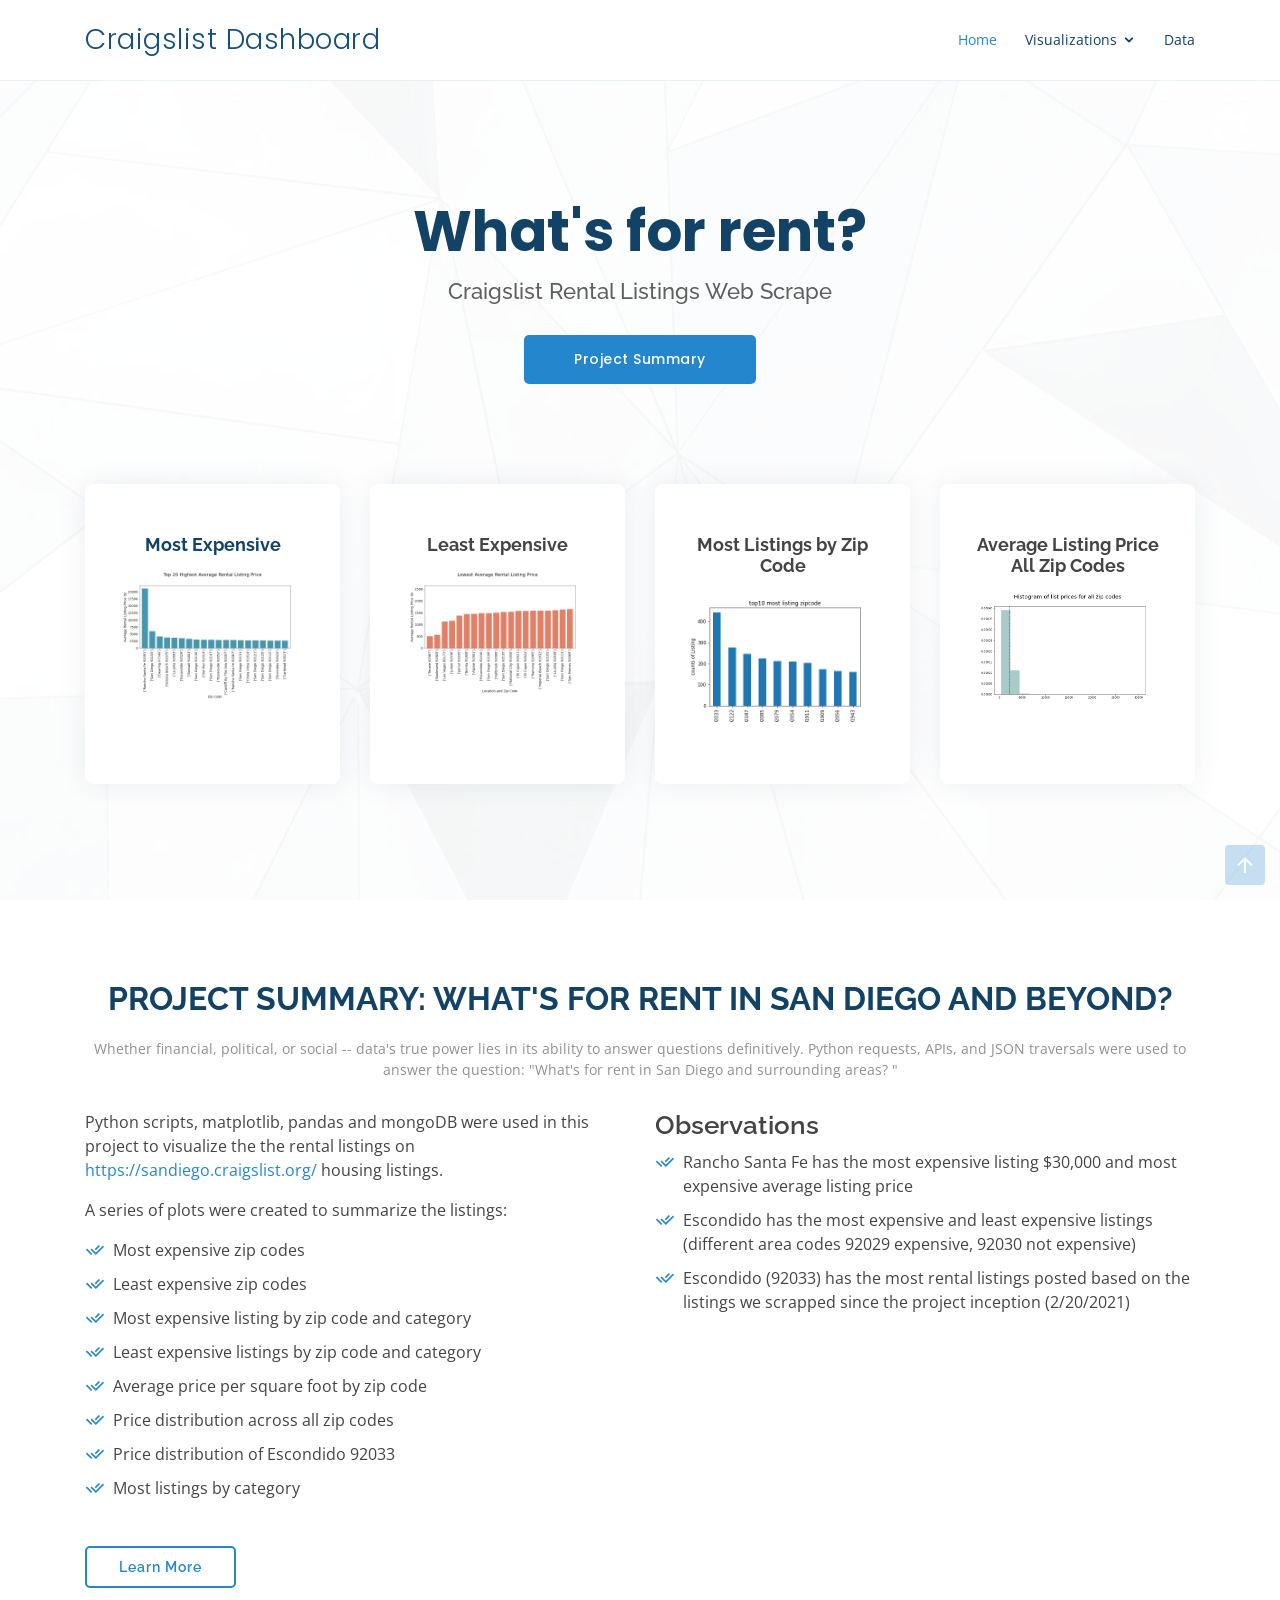
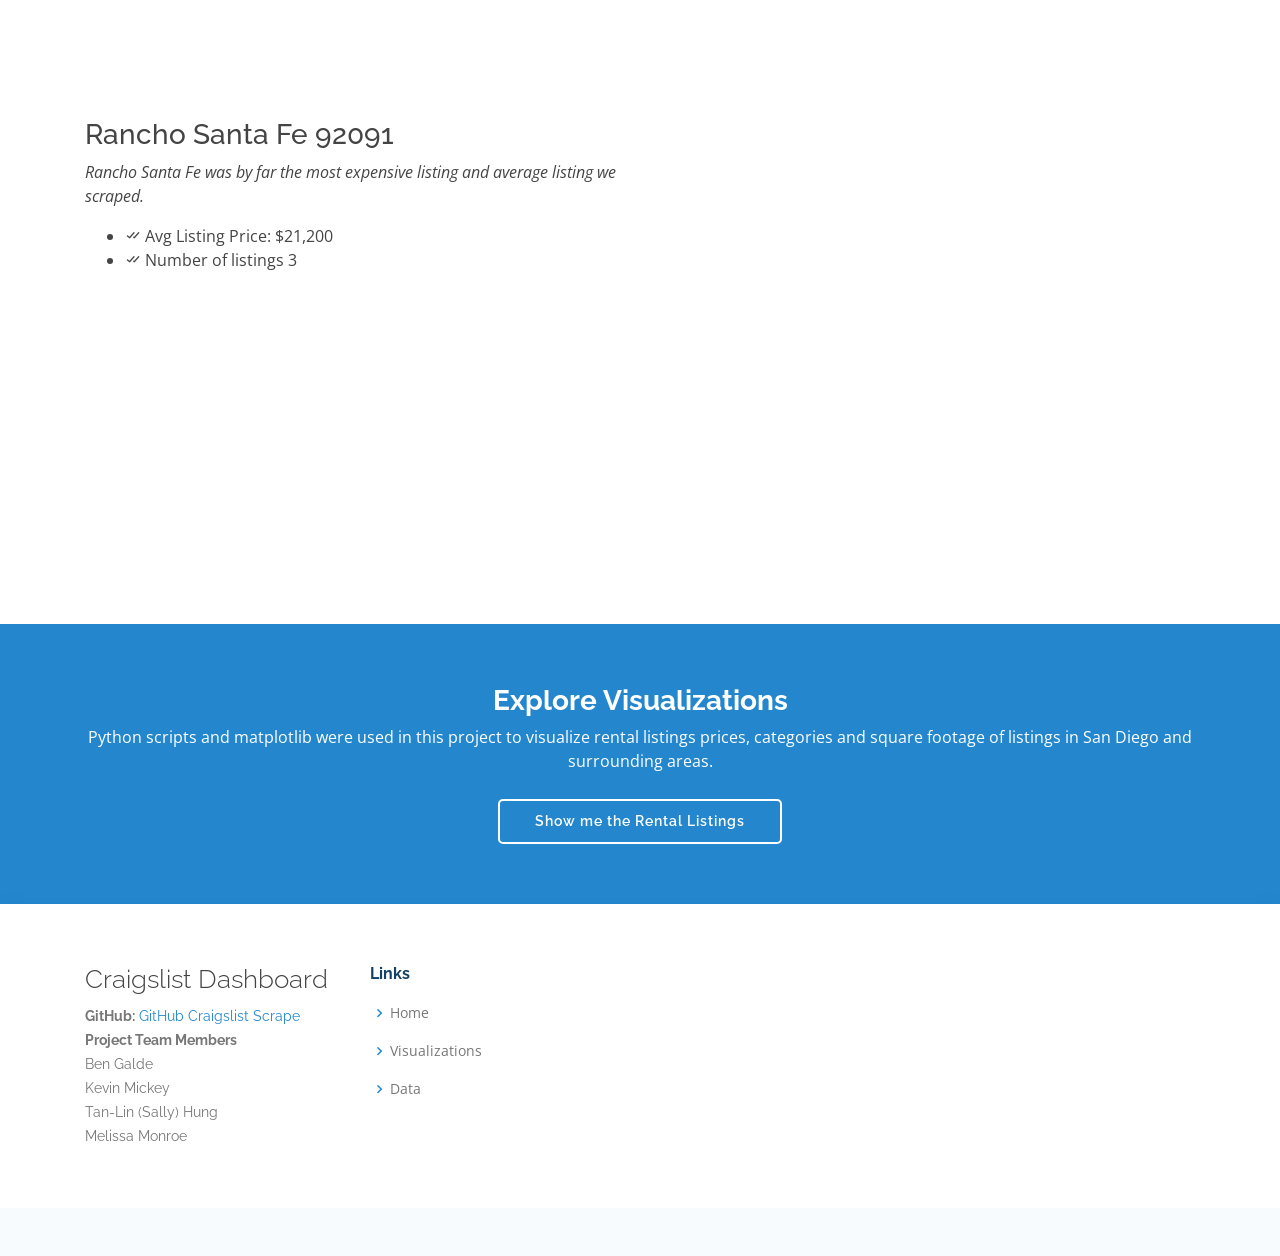
==== index.html @ 1da8fa2a "index" ====
<!DOCTYPE html>
<html lang="en">

<head>
  <meta charset="utf-8">
  <meta content="width=device-width, initial-scale=1.0" name="viewport">

  <title>Weather Dashboard - Got Weather?</title>
  <meta content="" name="description">
  <meta content="" name="keywords">

  <!-- Favicons -->
  <link href="assets/img/favicon.png" rel="icon">
  

  <!-- Google Fonts -->
  <link href="https://fonts.googleapis.com/css?family=Open+Sans:300,300i,400,400i,600,600i,700,700i|Raleway:300,300i,400,400i,500,500i,600,600i,700,700i|Poppins:300,300i,400,400i,500,500i,600,600i,700,700i" rel="stylesheet">

  <!-- Vendor CSS Files -->
  <link href="assets/vendor/bootstrap/css/bootstrap.min.css" rel="stylesheet">
  <link href="assets/vendor/icofont/icofont.min.css" rel="stylesheet">
  <link href="assets/vendor/boxicons/css/boxicons.min.css" rel="stylesheet">
  <link href="assets/vendor/remixicon/remixicon.css" rel="stylesheet">
  <link href="assets/vendor/venobox/venobox.css" rel="stylesheet">
  <link href="assets/vendor/owl.carousel/assets/owl.carousel.min.css" rel="stylesheet">
  <link href="assets/vendor/aos/aos.css" rel="stylesheet">

  <!-- Template Main CSS File -->
  <link href="assets/css/style.css" rel="stylesheet">

  <!-- Template Melissa CSS File -->
  <link href="assets/css/mystyle.css" rel="stylesheet">


  <!-- =======================================================
  * Template Name: OnePage - v2.2.2
  * Template URL: https://bootstrapmade.com/onepage-multipurpose-bootstrap-template/
  * Author: BootstrapMade.com
  * License: https://bootstrapmade.com/license/
  ======================================================== -->
</head>

<body>

  <!-- ======= Header ======= -->
  <header id="header" class="fixed-top">
    <div class="container d-flex align-items-center">

      <h1 class="logo mr-auto"><a href="index.html">Craigslist Dashboard</a></h1>
      <!-- Uncomment below if you prefer to use an image logo -->
      <!-- <a href="index.html" class="logo mr-auto"><img src="assets/img/logo.png" alt="" class="img-fluid"></a>-->

      <nav class="nav-menu d-none d-lg-block">
        <ul>
          <li class="active"><a href="index.html">Home</a></li>                    
          <li class="drop-down"><a href="visualizations.html">Visualizations</a>
            <ul>
              <li><a href="#"></a></li>
            </ul>
          </li>
          
          <li><a href="data.html">Data</a></li>

          

        </ul>
      </nav><!-- .nav-menu -->      
    </div>
  </header><!-- End Header -->

  <!-- ======= Hero Section ======= -->
  <section id="hero" class="d-flex align-items-center">
    <div class="container position-relative" data-aos="fade-up" data-aos-delay="100">
      <div class="row justify-content-center">
        <div class="col-xl-7 col-lg-9 text-center">
          <h1>What's for rent?</h1>
          <h2>Craigslist Rental Listings Web Scrape</h2>
        </div>
      </div>
      <div class="text-center">
        <a href="#about" class="btn-get-started scrollto">Project Summary</a>
      </div>

      <div class="row icon-boxes viz">
        <div class="col-md-6 col-lg-3 d-flex align-items-stretch mb-5 mb-lg-0">
          <div class="icon-box">
            <h4 class="title"><a href="">Most Expensive</a></h4>
            <a href="#"><img src="resources/images/fig01_top20averageprice.png" alt="Expensive Average Price Listings" /></a>
          </div>
        </div>

        <div class="col-md-6 col-lg-3 d-flex align-items-stretch mb-5 mb-lg-0">
          <div class="icon-box">            
            <h4 class="title">Least Expensive<a href=""></a></h4>
            <a href=""><img src="resources/images/fig02_bottom20averageprice.png" alt="" /></a>
          </div>
        </div>
        
        <div class="col-md-6 col-lg-3 d-flex align-items-stretch mb-5 mb-lg-0">
          <div class="icon-box">            
            <h4 class="title">Most Listings by Zip Code<a href=""></a></h4>
            <a href=""><img src="resources/images/plot_most_listing_by_zip.png" alt="" /></a>
          </div>
        </div>

        <div class="col-md-6 col-lg-3 d-flex align-items-stretch mb-5 mb-lg-0">
          <div class="icon-box">            
            <h4 class="title">Average Listing Price All Zip Codes<a href=""></a></h4>
            <a href=""><img src="resources/images/fig05_listinghistallzips.png" alt="" /></a>
          </div>
        </div>
        

      </div>
    </div>
  </section><!-- End Hero -->

  <main id="main">

    <!-- ======= About Section ======= -->
    <section id="about" class="about">
      <div class="container" data-aos="fade-up">

        <div class="section-title">
          <h2>Project Summary: What's for rent in San Diego and beyond?</h2>
          <p>Whether financial, political, or social -- data's true power lies in its ability to answer questions definitively. Python requests, APIs, and JSON traversals were used to answer the question: "What's for rent in San Diego and surrounding areas? "</p>
        </div>

        <div class="row content">
          <div class="col-lg-6">
            <p>
              Python scripts, matplotlib, pandas and mongoDB were used in this project to visualize the the rental listings on <a href="https://sandiego.craigslist.org/d/apartments-housing-for-rent/search/apa" target="_blank">https://sandiego.craigslist.org/</a>  housing listings.               
            </p>                        
            <p>A series of plots were created to summarize the listings: </p> 
            <ul>
              <li><i class="ri-check-double-line"></i>Most expensive zip codes</li>
              <li><i class="ri-check-double-line"></i>Least expensive zip codes</li>
              <li><i class="ri-check-double-line"></i>Most expensive listing by zip code and category</li>
              <li><i class="ri-check-double-line"></i>Least expensive listings by zip code and category</li>
              <li><i class="ri-check-double-line"></i>Average price per square foot by zip code</li>
              <li><i class="ri-check-double-line"></i>Price distribution across all zip codes</li>
              <li><i class="ri-check-double-line"></i>Price distribution of Escondido 92033</li>
              <li><i class="ri-check-double-line"></i>Most listings by category</li>                            
            </ul>
            <br/>
            <a href="visualizations.html#Fig01" class="btn-learn-more">Learn More</a>
          </div>
          <div class="col-lg-6 pt-4 pt-lg-0">
            <h3>
              Observations
            </h3>
            <ul>
              <li><i class="ri-check-double-line"></i> Rancho Santa Fe has the most expensive listing $30,000 and most expensive average listing price </li>
              <li><i class="ri-check-double-line"></i> Escondido has the most expensive and least expensive listings (different area codes 92029 expensive, 92030 not expensive)</li>                            
              <li><i class="ri-check-double-line"></i> Escondido (92033) has the most rental listings posted based on the listings we scrapped since the project inception (2/20/2021)</li>              
            </ul>
            
          </div>
        </div>

      </div>
    </section><!-- End About Section -->


    <!-- ======= Counts Section ======= -->
    <section id="counts" class="counts section-bg" style="display: none;">
      <div class="container">

        <div class="row justify-content-end">

          <div class="col-lg-3 col-md-5 col-6 d-md-flex align-items-md-stretch">
            <div class="count-box">
              <span data-toggle="counter-up">65</span>
              <p>Happy Clients</p>
            </div>
          </div>

          <div class="col-lg-3 col-md-5 col-6 d-md-flex align-items-md-stretch">
            <div class="count-box">
              <span data-toggle="counter-up">85</span>
              <p>Projects</p>
            </div>
          </div>

          <div class="col-lg-3 col-md-5 col-6 d-md-flex align-items-md-stretch">
            <div class="count-box">
              <span data-toggle="counter-up">12</span>
              <p>Years of experience</p>
            </div>
          </div>

          <div class="col-lg-3 col-md-5 col-6 d-md-flex align-items-md-stretch">
            <div class="count-box">
              <span data-toggle="counter-up">15</span>
              <p>Awards</p>
            </div>
          </div>

        </div>

      </div>
    </section><!-- End Counts Section -->

    <!-- ======= About Video Section ======= -->
    <section id="about-video" class="about-video counts section-bg" style="display:contents;">
      <div class="container">

        <div class="row" style="padding: 50px 0;">

          <div class="col-lg-6 video-box align-self-baseline" data-aos-delay="100">
            <h3>Rancho Santa Fe 92091</h3>
            <p class="font-italic">
              Rancho Santa Fe was by far the most expensive listing and average listing we scraped. 
            </p>
            <ul>
              <li><i class="bx bx-check-double"></i> Avg Listing Price: $21,200</li>
              <li><i class="bx bx-check-double"></i> Number of listings 3</li>
            </ul>
          </div>

          <div class="col-lg-6 pt-3 pt-lg-0 content" data-aos-delay="100">

            <p>

              <iframe src="https://www.google.com/maps/embed?pb=!1m18!1m12!1m3!1d53526.14484989092!2d-117.2374080803763!3d33.02001096006422!2m3!1f0!2f0!3f0!3m2!1i1024!2i768!4f13.1!3m3!1m2!1s0x80dbf5ff9f7eeda1%3A0x28dc4ac429ad965c!2sRCHO%20SANTA%20FE%2C%20CA%2092091!5e0!3m2!1sen!2sus!4v1614200385081!5m2!1sen!2sus" width="600" height="450" style="border:0;" allowfullscreen="" loading="lazy"></iframe>

          

            </p>
          </div>

        </div>

      </div>
    </section><!-- End About Video Section -->

    <!-- ======= Cta Section ======= -->
    <section id="cta" class="cta">
      <div class="container" data-aos="zoom-in">
        <div class="text-center">
          <h3>Explore Visualizations</h3>
          <p> Python scripts and matplotlib were used in this project to visualize rental listings prices, categories and square footage of listings in San Diego and surrounding areas.</p>
          <a class="cta-btn" href="visualizations.html">Show me the Rental Listings</a>
        </div>
      </div>
    </section><!-- End Cta Section -->


  </main><!-- End #main -->

  <!-- ======= Footer ======= -->
  <footer id="footer">

    <div class="footer-top">
      <div class="container">
        <div class="row">

          <div class="col-lg-3 col-md-6 footer-contact">
            <h3>Craigslist Dashboard</h3>
            <p>              
              <strong>GitHub:</strong> <a href="https://github.com/bgalde-dev/etl-project">GitHub Craigslist Scrape</a><br>
              <strong>Project Team Members</strong> <br>
              Ben Galde<br>
              Kevin Mickey<br>
              Tan-Lin (Sally) Hung<br>
              Melissa Monroe
              
            </p>
          </div>

          <div class="col-lg-2 col-md-6 footer-links">
            <h4>Links</h4>
            <ul>
              <li><i class="bx bx-chevron-right"></i> <a href="index.html">Home</a></li>
              <li><i class="bx bx-chevron-right"></i> <a href="visualizations.html">Visualizations</a></li>              
              <li><i class="bx bx-chevron-right"></i> <a href="data.html">Data</a></li>              
            </ul>
          </div>


        </div>
      </div>
    </div>

    <div class="container d-md-flex py-4">

      <div class="mr-md-auto text-center text-md-left">        
        
      </div>
      <div class="social-links text-center text-md-right pt-3 pt-md-0" style="display: none;">
        <a href="#" class="twitter"><i class="bx bxl-twitter"></i></a>
        <a href="#" class="facebook"><i class="bx bxl-facebook"></i></a>
        <a href="#" class="instagram"><i class="bx bxl-instagram"></i></a>
        <a href="#" class="google-plus"><i class="bx bxl-skype"></i></a>
        <a href="#" class="linkedin"><i class="bx bxl-linkedin"></i></a>
      </div>
    </div>
  </footer><!-- End Footer -->

  <a href="#" class="back-to-top"><i class="ri-arrow-up-line"></i></a>
  <div id="preloader"></div>

  <!-- Vendor JS Files -->
  <script src="assets/vendor/jquery/jquery.min.js"></script>
  <script src="assets/vendor/bootstrap/js/bootstrap.bundle.min.js"></script>
  <script src="assets/vendor/jquery.easing/jquery.easing.min.js"></script>
  <script src="assets/vendor/php-email-form/validate.js"></script>
  <script src="assets/vendor/waypoints/jquery.waypoints.min.js"></script>
  <script src="assets/vendor/counterup/counterup.min.js"></script>
  <script src="assets/vendor/venobox/venobox.min.js"></script>
  <script src="assets/vendor/owl.carousel/owl.carousel.min.js"></script>
  <script src="assets/vendor/isotope-layout/isotope.pkgd.min.js"></script>
  <script src="assets/vendor/aos/aos.js"></script>

  <!-- Template Main JS File -->
  <script src="assets/js/main.js"></script>

</body>

</html>
---- assets/css/style.css ----
/**
* Template Name: OnePage - v2.2.2
* Template URL: https://bootstrapmade.com/onepage-multipurpose-bootstrap-template/
* Author: BootstrapMade.com
* License: https://bootstrapmade.com/license/
*/

/*--------------------------------------------------------------
# General
--------------------------------------------------------------*/
body {
  font-family: "Open Sans", sans-serif;
  color: #444444;
}

a {
  color: #2487ce;
}

a:hover {
  color: #469fdf;
  text-decoration: none;
}

h1, h2, h3, h4, h5, h6 {
  font-family: "Raleway", sans-serif;
}

/*--------------------------------------------------------------
# Back to top button
--------------------------------------------------------------*/
.back-to-top {
  position: fixed;
  display: none;
  right: 15px;
  bottom: 15px;
  z-index: 99999;
}

.back-to-top i {
  display: flex;
  align-items: center;
  justify-content: center;
  font-size: 24px;
  width: 40px;
  height: 40px;
  border-radius: 4px;
  background: #2487ce;
  color: #fff;
  transition: all 0.4s;
}

.back-to-top i:hover {
  background: #3e9bdd;
  color: #fff;
}

/*--------------------------------------------------------------
# Preloader
--------------------------------------------------------------*/
#preloader {
  position: fixed;
  top: 0;
  left: 0;
  right: 0;
  bottom: 0;
  z-index: 9999;
  overflow: hidden;
  background: #fff;
}

#preloader:before {
  content: "";
  position: fixed;
  top: calc(50% - 30px);
  left: calc(50% - 30px);
  border: 6px solid #2487ce;
  border-top-color: #fff;
  border-bottom-color: #fff;
  border-radius: 50%;
  width: 60px;
  height: 60px;
  -webkit-animation: animate-preloader 1s linear infinite;
  animation: animate-preloader 1s linear infinite;
}

@-webkit-keyframes animate-preloader {
  0% {
    transform: rotate(0deg);
  }
  100% {
    transform: rotate(360deg);
  }
}

@keyframes animate-preloader {
  0% {
    transform: rotate(0deg);
  }
  100% {
    transform: rotate(360deg);
  }
}

/*--------------------------------------------------------------
# Disable aos animation delay on mobile devices
--------------------------------------------------------------*/
@media screen and (max-width: 768px) {
  [data-aos-delay] {
    transition-delay: 0 !important;
  }
}

/*--------------------------------------------------------------
# Header
--------------------------------------------------------------*/
#header {
  transition: all 0.5s;
  background: #fff;
  z-index: 997;
  padding: 15px 0;
  border-bottom: 1px solid #e6f2fb;
}

#header.header-scrolled {
  border-color: #fff;
  box-shadow: 0px 2px 15px rgba(18, 66, 101, 0.08);
}

#header .logo {
  font-size: 28px;
  margin: 0;
  padding: 0;
  line-height: 1;
  font-weight: 300;
  letter-spacing: 0.5px;
  font-family: "Poppins", sans-serif;
}

#header .logo a {
  color: #16507b;
}

#header .logo img {
  max-height: 40px;
}

@media (max-width: 992px) {
  #header .logo {
    font-size: 28px;
  }
}

/*--------------------------------------------------------------
# Navigation Menu
--------------------------------------------------------------*/
/* Desktop Navigation */
.nav-menu ul {
  margin: 0;
  padding: 0;
  list-style: none;
}

.nav-menu > ul {
  display: flex;
}

.nav-menu > ul > li {
  position: relative;
  white-space: nowrap;
  padding: 14px 0 14px 28px;
}

.nav-menu a {
  display: block;
  position: relative;
  color: #124265;
  transition: 0.3s;
  font-size: 14px;
  font-family: "Open Sans", sans-serif;
}

.nav-menu a:hover, .nav-menu .active > a, .nav-menu li:hover > a {
  color: #2487ce;
}

.nav-menu .drop-down ul {
  display: block;
  position: absolute;
  left: 15px;
  top: calc(100% + 30px);
  z-index: 99;
  opacity: 0;
  visibility: hidden;
  padding: 10px 0;
  background: #fff;
  box-shadow: 0px 0px 20px rgba(18, 66, 101, 0.1);
  transition: 0.3s;
  border-radius: 5px;
}

.nav-menu .drop-down:hover > ul {
  opacity: 1;
  top: 100%;
  visibility: visible;
}

.nav-menu .drop-down li {
  min-width: 180px;
  position: relative;
}

.nav-menu .drop-down ul a {
  padding: 10px 20px;
  font-size: 14px;
  font-weight: 500;
  text-transform: none;
  color: #124265;
}

.nav-menu .drop-down ul a:hover, .nav-menu .drop-down ul .active > a, .nav-menu .drop-down ul li:hover > a {
  color: #2487ce;
}

.nav-menu .drop-down > a:after {
  content: "\ea99";
  font-family: IcoFont;
  padding-left: 5px;
}

.nav-menu .drop-down .drop-down ul {
  top: 0;
  left: calc(100% - 30px);
}

.nav-menu .drop-down .drop-down:hover > ul {
  opacity: 1;
  top: 0;
  left: 100%;
}

.nav-menu .drop-down .drop-down > a {
  padding-right: 35px;
}

.nav-menu .drop-down .drop-down > a:after {
  content: "\eaa0";
  font-family: IcoFont;
  position: absolute;
  right: 15px;
}

@media (max-width: 1366px) {
  .nav-menu .drop-down .drop-down ul {
    left: -90%;
  }
  .nav-menu .drop-down .drop-down:hover > ul {
    left: -100%;
  }
  .nav-menu .drop-down .drop-down > a:after {
    content: "\ea9d";
  }
}

/* Get Startet Button */
.get-started-btn {
  margin-left: 25px;
  background: #2487ce;
  color: #fff;
  border-radius: 5px;
  padding: 10px 30px 11px 30px;
  white-space: nowrap;
  transition: 0.3s;
  font-size: 14px;
  font-weight: 600;
  display: inline-block;
}

.get-started-btn:hover {
  background: #2079b8;
  color: #fff;
}

@media (max-width: 768px) {
  .get-started-btn {
    margin: 0 48px 0 0;
    padding: 5px 18px 6px 18px;
    border-radius: 3px;
  }
}

/* Mobile Navigation */
.mobile-nav-toggle {
  position: fixed;
  right: 15px;
  top: 18px;
  z-index: 9998;
  border: 0;
  background: none;
  font-size: 24px;
  transition: all 0.4s;
  outline: none !important;
  line-height: 1;
  cursor: pointer;
  text-align: right;
}

.mobile-nav-toggle i {
  color: #124265;
}

.mobile-nav {
  position: fixed;
  top: 55px;
  right: 15px;
  bottom: 15px;
  left: 15px;
  z-index: 9999;
  overflow-y: auto;
  background: #fff;
  transition: ease-in-out 0.2s;
  opacity: 0;
  visibility: hidden;
  border-radius: 10px;
  padding: 10px 0;
}

.mobile-nav * {
  margin: 0;
  padding: 0;
  list-style: none;
}

.mobile-nav a {
  display: block;
  position: relative;
  color: #124265;
  padding: 10px 20px;
  font-weight: 500;
  outline: none;
}

.mobile-nav a:hover, .mobile-nav .active > a, .mobile-nav li:hover > a {
  color: #2487ce;
  text-decoration: none;
}

.mobile-nav .drop-down > a:after {
  content: "\ea99";
  font-family: IcoFont;
  padding-left: 10px;
  position: absolute;
  right: 15px;
}

.mobile-nav .active.drop-down > a:after {
  content: "\eaa1";
}

.mobile-nav .drop-down > a {
  padding-right: 35px;
}

.mobile-nav .drop-down ul {
  display: none;
  overflow: hidden;
}

.mobile-nav .drop-down li {
  padding-left: 20px;
}

.mobile-nav-overly {
  width: 100%;
  height: 100%;
  z-index: 9997;
  top: 0;
  left: 0;
  position: fixed;
  background: rgba(10, 38, 58, 0.6);
  overflow: hidden;
  display: none;
  transition: ease-in-out 0.2s;
}

.mobile-nav-active {
  overflow: hidden;
}

.mobile-nav-active .mobile-nav {
  opacity: 1;
  visibility: visible;
}

.mobile-nav-active .mobile-nav-toggle i {
  color: #fff;
}

/*--------------------------------------------------------------
# Hero Section
--------------------------------------------------------------*/
#hero {
  width: 100%;
  height: 100vh;
  position: relative;
  background: url("../img/hero-bg.jpg") top center;
  background-size: cover;
  position: relative;
}

#hero:before {
  content: "";
  background: rgba(255, 255, 255, 0.8);
  position: absolute;
  bottom: 0;
  top: 0;
  left: 0;
  right: 0;
}

#hero .container {
  padding-top: 80px;
}

#hero h1 {
  margin: 0;
  font-size: 56px;
  font-weight: 700;
  line-height: 72px;
  color: #124265;
  font-family: "Poppins", sans-serif;
}

#hero h2 {
  color: #5e5e5e;
  margin: 10px 0 0 0;
  font-size: 22px;
}

#hero .btn-get-started {
  font-family: "Poppins", sans-serif;
  font-weight: 500;
  font-size: 14px;
  letter-spacing: 0.5px;
  display: inline-block;
  padding: 14px 50px;
  border-radius: 5px;
  transition: 0.5s;
  margin-top: 30px;
  color: #fff;
  background: #2487ce;
}

#hero .btn-get-started:hover {
  background: #3194db;
}

#hero .icon-boxes {
  margin-top: 100px;
}

#hero .icon-box {
  padding: 50px 30px;
  position: relative;
  overflow: hidden;
  background: #fff;
  box-shadow: 0 0 29px 0 rgba(18, 66, 101, 0.08);
  transition: all 0.3s ease-in-out;
  border-radius: 8px;
  z-index: 1;
}

#hero .icon-box .title {
  font-weight: 700;
  margin-bottom: 15px;
  font-size: 18px;
}

#hero .icon-box .title a {
  color: #124265;
  transition: 0.3s;
}

#hero .icon-box .description {
  font-size: 15px;
  line-height: 28px;
  margin-bottom: 0;
}

#hero .icon-box .icon {
  margin-bottom: 20px;
  padding-top: 10px;
  display: inline-block;
  transition: all 0.3s ease-in-out;
  font-size: 36px;
  line-height: 1;
  color: #2487ce;
}

#hero .icon-box:hover {
  transform: scale(1.08);
}

#hero .icon-box:hover .title a {
  color: #2487ce;
}

@media (min-width: 1024px) {
  #hero {
    background-attachment: fixed;
  }
}

@media (max-height: 800px) {
  #hero {
    height: auto;
  }
}

@media (max-width: 992px) {
  #hero {
    height: auto;
  }
  #hero h1 {
    font-size: 28px;
    line-height: 36px;
  }
  #hero h2 {
    font-size: 18px;
    line-height: 24px;
  }
}

/*--------------------------------------------------------------
# Sections General
--------------------------------------------------------------*/
section {
  padding: 80px 0;
  overflow: hidden;
}

.section-bg {
  background-color: #f8fbfe;
}

.section-title {
  text-align: center;
  padding-bottom: 30px;
}

.section-title h2 {
  font-size: 32px;
  font-weight: bold;
  text-transform: uppercase;
  margin-bottom: 20px;
  padding-bottom: 0;
  color: #124265;
}

.section-title p {
  margin-bottom: 0;
  font-size: 14px;
  color: #919191;
}

/*--------------------------------------------------------------
# About
--------------------------------------------------------------*/
.about .content h3 {
  font-weight: 600;
  font-size: 26px;
}

.about .content ul {
  list-style: none;
  padding: 0;
}

.about .content ul li {
  padding-left: 28px;
  position: relative;
}

.about .content ul li + li {
  margin-top: 10px;
}

.about .content ul i {
  position: absolute;
  left: 0;
  top: 2px;
  font-size: 20px;
  color: #2487ce;
  line-height: 1;
}

.about .content p:last-child {
  margin-bottom: 0;
}

.about .content .btn-learn-more {
  font-family: "Raleway", sans-serif;
  font-weight: 600;
  font-size: 14px;
  letter-spacing: 1px;
  display: inline-block;
  padding: 12px 32px;
  border-radius: 5px;
  transition: 0.3s;
  line-height: 1;
  color: #2487ce;
  -webkit-animation-delay: 0.8s;
  animation-delay: 0.8s;
  margin-top: 6px;
  border: 2px solid #2487ce;
}

.about .content .btn-learn-more:hover {
  background: #2487ce;
  color: #fff;
  text-decoration: none;
}

/*--------------------------------------------------------------
# Counts
--------------------------------------------------------------*/
.counts {
  padding: 60px 0;
}

.counts .count-box {
  width: 100%;
  text-align: center;
}

.counts .count-box span {
  font-size: 48px;
  line-height: 48px;
  display: block;
  font-weight: 700;
  color: #124265;
  margin-left: 80px;
  margin: auto;
}

.counts .count-box p {
  padding: 8px 0 0 0;
  font-family: "Raleway", sans-serif;
  font-weight: 600;
  font-size: 14px;
  color: #1e6ca6;
}

/*--------------------------------------------------------------
# About Video
--------------------------------------------------------------*/
.about-video .content {
  font-size: 15px;
}

.about-video .content h3 {
  font-weight: 700;
  font-size: 24px;
  color: #124265;
}

.about-video .content ul {
  list-style: none;
  padding: 0;
}

.about-video .content ul li {
  padding-bottom: 10px;
  padding-left: 28px;
  position: relative;
}

.about-video .content ul i {
  font-size: 24px;
  color: #2487ce;
  position: absolute;
  left: 0;
  top: -2px;
}

.about-video .content p:last-child {
  margin-bottom: 0;
}

.about-video .play-btn {
  width: 94px;
  height: 94px;
  background: radial-gradient(#2487ce 50%, rgba(36, 135, 206, 0.4) 52%);
  border-radius: 50%;
  display: block;
  position: absolute;
  left: calc(50% - 47px);
  top: calc(50% - 47px);
  overflow: hidden;
}

.about-video .play-btn::after {
  content: '';
  position: absolute;
  left: 50%;
  top: 50%;
  transform: translateX(-40%) translateY(-50%);
  width: 0;
  height: 0;
  border-top: 10px solid transparent;
  border-bottom: 10px solid transparent;
  border-left: 15px solid #fff;
  z-index: 100;
  transition: all 400ms cubic-bezier(0.55, 0.055, 0.675, 0.19);
}

.about-video .play-btn::before {
  content: '';
  position: absolute;
  width: 120px;
  height: 120px;
  -webkit-animation-delay: 0s;
  animation-delay: 0s;
  -webkit-animation: pulsate-btn 2s;
  animation: pulsate-btn 2s;
  -webkit-animation-direction: forwards;
  animation-direction: forwards;
  -webkit-animation-iteration-count: infinite;
  animation-iteration-count: infinite;
  -webkit-animation-timing-function: steps;
  animation-timing-function: steps;
  opacity: 1;
  border-radius: 50%;
  border: 5px solid rgba(36, 135, 206, 0.7);
  top: -15%;
  left: -15%;
  background: rgba(198, 16, 0, 0);
}

.about-video .play-btn:hover::after {
  border-left: 15px solid #2487ce;
  transform: scale(20);
}

.about-video .play-btn:hover::before {
  content: '';
  position: absolute;
  left: 50%;
  top: 50%;
  transform: translateX(-40%) translateY(-50%);
  width: 0;
  height: 0;
  border: none;
  border-top: 10px solid transparent;
  border-bottom: 10px solid transparent;
  border-left: 15px solid #fff;
  z-index: 200;
  -webkit-animation: none;
  animation: none;
  border-radius: 0;
}

@-webkit-keyframes pulsate-btn {
  0% {
    transform: scale(0.6, 0.6);
    opacity: 1;
  }
  100% {
    transform: scale(1, 1);
    opacity: 0;
  }
}

@keyframes pulsate-btn {
  0% {
    transform: scale(0.6, 0.6);
    opacity: 1;
  }
  100% {
    transform: scale(1, 1);
    opacity: 0;
  }
}

/*--------------------------------------------------------------
# Clients
--------------------------------------------------------------*/
.clients {
  padding: 15px 0;
  text-align: center;
}

.clients img {
  max-width: 45%;
  transition: all 0.4s ease-in-out;
  display: inline-block;
  padding: 15px 0;
  filter: grayscale(100);
}

.clients img:hover {
  filter: none;
  transform: scale(1.15);
}

@media (max-width: 768px) {
  .clients img {
    max-width: 40%;
  }
}

/*--------------------------------------------------------------
# Testimonials
--------------------------------------------------------------*/
.testimonials .testimonial-item {
  box-sizing: content-box;
  text-align: center;
  min-height: 320px;
}

.testimonials .testimonial-item .testimonial-img {
  width: 90px;
  border-radius: 50%;
  margin: 0 auto;
}

.testimonials .testimonial-item h3 {
  font-size: 18px;
  font-weight: bold;
  margin: 10px 0 5px 0;
  color: #111;
}

.testimonials .testimonial-item h4 {
  font-size: 14px;
  color: #999;
  margin: 0;
}

.testimonials .testimonial-item .quote-icon-left, .testimonials .testimonial-item .quote-icon-right {
  color: #c9e3f5;
  font-size: 26px;
}

.testimonials .testimonial-item .quote-icon-left {
  display: inline-block;
  left: -5px;
  position: relative;
}

.testimonials .testimonial-item .quote-icon-right {
  display: inline-block;
  right: -5px;
  position: relative;
  top: 10px;
}

.testimonials .testimonial-item p {
  font-style: italic;
  margin: 0 15px 15px 15px;
  padding: 20px;
  background: #f3f9fd;
  position: relative;
  margin-bottom: 35px;
  border-radius: 6px;
}

.testimonials .testimonial-item p::after {
  content: "";
  width: 0;
  height: 0;
  border-top: 20px solid #f3f9fd;
  border-right: 20px solid transparent;
  border-left: 20px solid transparent;
  position: absolute;
  bottom: -20px;
  left: calc(50% - 20px);
}

.testimonials .owl-nav, .testimonials .owl-dots {
  margin-top: 5px;
  text-align: center;
}

.testimonials .owl-dot {
  display: inline-block;
  margin: 0 5px;
  width: 12px;
  height: 12px;
  border-radius: 50%;
  background-color: #ddd !important;
}

.testimonials .owl-dot.active {
  background-color: #2487ce !important;
}

@media (max-width: 767px) {
  .testimonials {
    margin: 30px 10px;
  }
}

/*--------------------------------------------------------------
# Services
--------------------------------------------------------------*/
.services .icon-box {
  text-align: center;
  padding: 70px 20px 80px 20px;
  transition: all ease-in-out 0.3s;
  background: #fff;
  box-shadow: 0px 5px 90px 0px rgba(110, 123, 131, 0.05);
}

.services .icon-box .icon {
  margin: 0 auto;
  width: 100px;
  height: 100px;
  display: flex;
  align-items: center;
  justify-content: center;
  transition: ease-in-out 0.3s;
  position: relative;
}

.services .icon-box .icon i {
  font-size: 36px;
  transition: 0.5s;
  position: relative;
}

.services .icon-box .icon svg {
  position: absolute;
  top: 0;
  left: 0;
}

.services .icon-box .icon svg path {
  transition: 0.5s;
  fill: #f5f5f5;
}

.services .icon-box h4 {
  font-weight: 600;
  margin: 10px 0 15px 0;
  font-size: 22px;
}

.services .icon-box h4 a {
  color: #124265;
  transition: ease-in-out 0.3s;
}

.services .icon-box p {
  line-height: 24px;
  font-size: 14px;
  margin-bottom: 0;
}

.services .icon-box:hover {
  border-color: #fff;
  box-shadow: 0px 0 35px 0 rgba(0, 0, 0, 0.08);
}

.services .iconbox-blue i {
  color: #47aeff;
}

.services .iconbox-blue:hover .icon i {
  color: #fff;
}

.services .iconbox-blue:hover .icon path {
  fill: #47aeff;
}

.services .iconbox-orange i {
  color: #ffa76e;
}

.services .iconbox-orange:hover .icon i {
  color: #fff;
}

.services .iconbox-orange:hover .icon path {
  fill: #ffa76e;
}

.services .iconbox-pink i {
  color: #e80368;
}

.services .iconbox-pink:hover .icon i {
  color: #fff;
}

.services .iconbox-pink:hover .icon path {
  fill: #e80368;
}

.services .iconbox-yellow i {
  color: #ffbb2c;
}

.services .iconbox-yellow:hover .icon i {
  color: #fff;
}

.services .iconbox-yellow:hover .icon path {
  fill: #ffbb2c;
}

.services .iconbox-red i {
  color: #ff5828;
}

.services .iconbox-red:hover .icon i {
  color: #fff;
}

.services .iconbox-red:hover .icon path {
  fill: #ff5828;
}

.services .iconbox-teal i {
  color: #11dbcf;
}

.services .iconbox-teal:hover .icon i {
  color: #fff;
}

.services .iconbox-teal:hover .icon path {
  fill: #11dbcf;
}

/*--------------------------------------------------------------
# Cta
--------------------------------------------------------------*/
.cta {
  background: #2487ce;
  background-size: cover;
  padding: 60px 0;
}

.cta h3 {
  color: #fff;
  font-size: 28px;
  font-weight: 700;
}

.cta p {
  color: #fff;
}

.cta .cta-btn {
  font-family: "Raleway", sans-serif;
  font-weight: 600;
  font-size: 14px;
  letter-spacing: 1px;
  display: inline-block;
  padding: 10px 35px;
  border-radius: 5px;
  transition: 0.5s;
  margin-top: 10px;
  border: 2px solid #fff;
  color: #fff;
}

.cta .cta-btn:hover {
  background: #fff;
  color: #2487ce;
}

/*--------------------------------------------------------------
# Portfolio
--------------------------------------------------------------*/
.portfolio .portfolio-item {
  margin-bottom: 30px;
}

.portfolio #portfolio-flters {
  padding: 0;
  margin: 0 auto 35px auto;
  list-style: none;
  text-align: center;
  border-radius: 50px;
  padding: 2px 15px;
}

.portfolio #portfolio-flters li {
  cursor: pointer;
  display: inline-block;
  padding: 10px 15px 8px 15px;
  font-size: 14px;
  font-weight: 600;
  line-height: 1;
  text-transform: uppercase;
  color: #444444;
  margin-bottom: 5px;
  transition: all 0.3s ease-in-out;
}

.portfolio #portfolio-flters li:hover, .portfolio #portfolio-flters li.filter-active {
  color: #2487ce;
}

.portfolio #portfolio-flters li:last-child {
  margin-right: 0;
}

.portfolio .portfolio-wrap {
  transition: 0.3s;
  position: relative;
  overflow: hidden;
  z-index: 1;
}

.portfolio .portfolio-wrap::before {
  content: "";
  background: rgba(36, 135, 206, 0.6);
  position: absolute;
  left: 30px;
  right: 30px;
  top: 30px;
  bottom: 30px;
  transition: all ease-in-out 0.3s;
  z-index: 2;
  opacity: 0;
}

.portfolio .portfolio-wrap .portfolio-info {
  opacity: 0;
  position: absolute;
  top: 0;
  left: 0;
  right: 0;
  bottom: 0;
  text-align: center;
  z-index: 3;
  transition: all ease-in-out 0.3s;
  display: flex;
  flex-direction: column;
  justify-content: center;
  align-items: center;
}

.portfolio .portfolio-wrap .portfolio-info::before {
  display: block;
  content: "";
  width: 48px;
  height: 48px;
  position: absolute;
  top: 35px;
  left: 35px;
  border-top: 3px solid #fff;
  border-left: 3px solid #fff;
  transition: all 0.5s ease 0s;
  z-index: 9994;
}

.portfolio .portfolio-wrap .portfolio-info::after {
  display: block;
  content: "";
  width: 48px;
  height: 48px;
  position: absolute;
  bottom: 35px;
  right: 35px;
  border-bottom: 3px solid #fff;
  border-right: 3px solid #fff;
  transition: all 0.5s ease 0s;
  z-index: 9994;
}

.portfolio .portfolio-wrap .portfolio-info h4 {
  font-size: 20px;
  color: #fff;
  font-weight: 600;
}

.portfolio .portfolio-wrap .portfolio-info p {
  color: #ffffff;
  font-size: 14px;
  text-transform: uppercase;
  padding: 0;
  margin: 0;
}

.portfolio .portfolio-wrap .portfolio-links {
  text-align: center;
  z-index: 4;
}

.portfolio .portfolio-wrap .portfolio-links a {
  color: rgba(255, 255, 255, 0.6);
  margin: 0 2px;
  font-size: 28px;
  display: inline-block;
  transition: 0.3s;
}

.portfolio .portfolio-wrap .portfolio-links a:hover {
  color: #fff;
}

.portfolio .portfolio-wrap:hover::before {
  top: 0;
  left: 0;
  right: 0;
  bottom: 0;
  opacity: 1;
}

.portfolio .portfolio-wrap:hover .portfolio-info {
  opacity: 1;
}

.portfolio .portfolio-wrap:hover .portfolio-info::before {
  top: 15px;
  left: 15px;
}

.portfolio .portfolio-wrap:hover .portfolio-info::after {
  bottom: 15px;
  right: 15px;
}

/*--------------------------------------------------------------
# Team
--------------------------------------------------------------*/
.team .member {
  margin-bottom: 20px;
  overflow: hidden;
  text-align: center;
  border-radius: 4px;
  background: #fff;
  box-shadow: 0px 2px 15px rgba(18, 66, 101, 0.08);
}

.team .member .member-img {
  position: relative;
  overflow: hidden;
}

.team .member .social {
  position: absolute;
  left: 0;
  bottom: 0;
  right: 0;
  height: 40px;
  opacity: 0;
  transition: ease-in-out 0.3s;
  text-align: center;
  background: rgba(255, 255, 255, 0.85);
}

.team .member .social a {
  transition: color 0.3s;
  color: #124265;
  margin: 0 10px;
  padding-top: 8px;
  display: inline-block;
}

.team .member .social a:hover {
  color: #2487ce;
}

.team .member .social i {
  font-size: 18px;
  margin: 0 2px;
}

.team .member .member-info {
  padding: 25px 15px;
}

.team .member .member-info h4 {
  font-weight: 700;
  margin-bottom: 5px;
  font-size: 18px;
  color: #124265;
}

.team .member .member-info span {
  display: block;
  font-size: 13px;
  font-weight: 400;
  color: #aaaaaa;
}

.team .member .member-info p {
  font-style: italic;
  font-size: 14px;
  line-height: 26px;
  color: #777777;
}

.team .member:hover .social {
  opacity: 1;
}

/*--------------------------------------------------------------
# Pricing
--------------------------------------------------------------*/
.pricing .box {
  padding: 40px 20px;
  text-align: center;
  border-radius: 8px;
  position: relative;
  overflow: hidden;
  background: #fefefe;
  box-shadow: 0px 5px 90px 0px rgba(110, 123, 131, 0.1);
}

.pricing .box h3 {
  font-weight: 400;
  padding: 15px;
  font-size: 18px;
  text-transform: uppercase;
  font-weight: 600;
  color: #124265;
}

.pricing .box h4 {
  font-size: 42px;
  color: #2487ce;
  font-weight: 500;
  font-family: "Open Sans", sans-serif;
  margin-bottom: 20px;
}

.pricing .box h4 sup {
  font-size: 20px;
  top: -15px;
  left: -3px;
}

.pricing .box h4 span {
  color: #bababa;
  font-size: 16px;
  font-weight: 300;
}

.pricing .box ul {
  padding: 0;
  list-style: none;
  color: #124265;
  text-align: center;
  line-height: 20px;
  font-size: 14px;
}

.pricing .box ul li {
  padding-bottom: 16px;
}

.pricing .box ul .na {
  color: #ccc;
  text-decoration: line-through;
}

.pricing .box .btn-wrap {
  padding: 15px;
  text-align: center;
}

.pricing .box .btn-buy {
  display: inline-block;
  padding: 10px 40px;
  border-radius: 4px;
  color: #2487ce;
  transition: none;
  font-size: 14px;
  font-weight: 400;
  font-family: "Raleway", sans-serif;
  font-weight: 600;
  transition: 0.3s;
  border: 2px solid #2487ce;
}

.pricing .box .btn-buy:hover {
  background: #2487ce;
  color: #fff;
}

.pricing .featured {
  background: #2487ce;
}

.pricing .featured h3, .pricing .featured h4, .pricing .featured h4 span, .pricing .featured ul, .pricing .featured ul .na {
  color: #fff;
}

.pricing .featured .btn-wrap {
  padding: 15px;
  text-align: center;
}

.pricing .featured .btn-buy {
  color: #fff;
  border: 2px solid #fff;
}

.pricing .featured .btn-buy:hover {
  background: #fff;
  color: #2487ce;
}

/*--------------------------------------------------------------
# Frequently Asked Questions
--------------------------------------------------------------*/
.faq .faq-list {
  padding: 0 100px;
}

.faq .faq-list ul {
  padding: 0;
  list-style: none;
}

.faq .faq-list li + li {
  margin-top: 15px;
}

.faq .faq-list li {
  padding: 20px;
  background: #fff;
  border-radius: 4px;
  position: relative;
}

.faq .faq-list a {
  display: block;
  position: relative;
  font-family: "Poppins", sans-serif;
  font-size: 16px;
  line-height: 24px;
  font-weight: 500;
  padding: 0 30px;
  outline: none;
}

.faq .faq-list .icon-help {
  font-size: 24px;
  position: absolute;
  right: 0;
  left: 20px;
  color: #87c1ea;
}

.faq .faq-list .icon-show, .faq .faq-list .icon-close {
  font-size: 24px;
  position: absolute;
  right: 0;
  top: 0;
}

.faq .faq-list p {
  margin-bottom: 0;
  padding: 10px 0 0 0;
}

.faq .faq-list .icon-show {
  display: none;
}

.faq .faq-list a.collapsed {
  color: #343a40;
}

.faq .faq-list a.collapsed:hover {
  color: #2487ce;
}

.faq .faq-list a.collapsed .icon-show {
  display: inline-block;
}

.faq .faq-list a.collapsed .icon-close {
  display: none;
}

@media (max-width: 1200px) {
  .faq .faq-list {
    padding: 0;
  }
}

/*--------------------------------------------------------------
# Contact
--------------------------------------------------------------*/
.contact .info {
  width: 100%;
  background: #fff;
}

.contact .info i {
  font-size: 20px;
  color: #2487ce;
  float: left;
  width: 44px;
  height: 44px;
  background: #e3f0fa;
  display: flex;
  justify-content: center;
  align-items: center;
  border-radius: 5px;
  transition: all 0.3s ease-in-out;
}

.contact .info h4 {
  padding: 0 0 0 60px;
  font-size: 22px;
  font-weight: 600;
  margin-bottom: 5px;
  color: #124265;
}

.contact .info p {
  padding: 0 0 0 60px;
  margin-bottom: 0;
  font-size: 14px;
  color: #217bbc;
}

.contact .info .email, .contact .info .phone {
  margin-top: 40px;
}

.contact .info .email:hover i, .contact .info .address:hover i, .contact .info .phone:hover i {
  background: #2487ce;
  color: #fff;
}

.contact .php-email-form {
  width: 100%;
  background: #fff;
}

.contact .php-email-form .form-group {
  padding-bottom: 8px;
}

.contact .php-email-form .validate {
  display: none;
  color: red;
  margin: 0 0 15px 0;
  font-weight: 400;
  font-size: 13px;
}

.contact .php-email-form .error-message {
  display: none;
  color: #fff;
  background: #ed3c0d;
  text-align: left;
  padding: 15px;
  font-weight: 600;
}

.contact .php-email-form .error-message br + br {
  margin-top: 25px;
}

.contact .php-email-form .sent-message {
  display: none;
  color: #fff;
  background: #18d26e;
  text-align: center;
  padding: 15px;
  font-weight: 600;
}

.contact .php-email-form .loading {
  display: none;
  background: #fff;
  text-align: center;
  padding: 15px;
}

.contact .php-email-form .loading:before {
  content: "";
  display: inline-block;
  border-radius: 50%;
  width: 24px;
  height: 24px;
  margin: 0 10px -6px 0;
  border: 3px solid #18d26e;
  border-top-color: #eee;
  -webkit-animation: animate-loading 1s linear infinite;
  animation: animate-loading 1s linear infinite;
}

.contact .php-email-form input, .contact .php-email-form textarea {
  border-radius: 0;
  box-shadow: none;
  font-size: 14px;
  border-radius: 4px;
}

.contact .php-email-form input:focus, .contact .php-email-form textarea:focus {
  border-color: #2487ce;
}

.contact .php-email-form input {
  height: 44px;
}

.contact .php-email-form textarea {
  padding: 10px 12px;
}

.contact .php-email-form button[type="submit"] {
  background: #2487ce;
  border: 0;
  padding: 10px 30px;
  color: #fff;
  transition: 0.4s;
  border-radius: 4px;
}

.contact .php-email-form button[type="submit"]:hover {
  background: #3194db;
}

@-webkit-keyframes animate-loading {
  0% {
    transform: rotate(0deg);
  }
  100% {
    transform: rotate(360deg);
  }
}

@keyframes animate-loading {
  0% {
    transform: rotate(0deg);
  }
  100% {
    transform: rotate(360deg);
  }
}

/*--------------------------------------------------------------
# Breadcrumbs
--------------------------------------------------------------*/
.breadcrumbs {
  padding: 15px 0;
  background: #f8fbfe;
  min-height: 40px;
  margin-top: 80px;
}

@media (max-width: 992px) {
  .breadcrumbs {
    margin-top: 62px;
  }
}

.breadcrumbs h2 {
  font-size: 24px;
  font-weight: 300;
}

.breadcrumbs ol {
  display: flex;
  flex-wrap: wrap;
  list-style: none;
  padding: 0;
  margin: 0;
  font-size: 14px;
}

.breadcrumbs ol li + li {
  padding-left: 10px;
}

.breadcrumbs ol li + li::before {
  display: inline-block;
  padding-right: 10px;
  color: #1a5e90;
  content: "/";
}

@media (max-width: 768px) {
  .breadcrumbs .d-flex {
    display: block !important;
  }
  .breadcrumbs ol {
    display: block;
  }
  .breadcrumbs ol li {
    display: inline-block;
  }
}

/*--------------------------------------------------------------
# Portfolio Details
--------------------------------------------------------------*/
.portfolio-details {
  padding-top: 40px;
}

.portfolio-details .portfolio-details-container {
  position: relative;
}

.portfolio-details .portfolio-details-carousel {
  position: relative;
  z-index: 1;
}

.portfolio-details .portfolio-details-carousel .owl-nav, .portfolio-details .portfolio-details-carousel .owl-dots {
  margin-top: 5px;
  text-align: left;
}

.portfolio-details .portfolio-details-carousel .owl-dot {
  display: inline-block;
  margin: 0 10px 0 0;
  width: 12px;
  height: 12px;
  border-radius: 50%;
  background-color: #ddd !important;
}

.portfolio-details .portfolio-details-carousel .owl-dot.active {
  background-color: #2487ce !important;
}

.portfolio-details .portfolio-info {
  padding: 30px;
  position: absolute;
  right: 0;
  bottom: -70px;
  background: #fff;
  box-shadow: 0px 2px 15px rgba(0, 0, 0, 0.1);
  z-index: 2;
}

.portfolio-details .portfolio-info h3 {
  font-size: 22px;
  font-weight: 700;
  margin-bottom: 20px;
  padding-bottom: 20px;
  border-bottom: 1px solid #eee;
}

.portfolio-details .portfolio-info ul {
  list-style: none;
  padding: 0;
  font-size: 15px;
}

.portfolio-details .portfolio-info ul li + li {
  margin-top: 10px;
}

.portfolio-details .portfolio-description {
  padding-top: 50px;
}

.portfolio-details .portfolio-description h2 {
  width: 50%;
  font-size: 26px;
  font-weight: 700;
  margin-bottom: 20px;
}

.portfolio-details .portfolio-description p {
  padding: 0 0 0 0;
}

@media (max-width: 768px) {
  .portfolio-details .portfolio-description h2 {
    width: 100%;
  }
  .portfolio-details .portfolio-info {
    position: static;
    margin-top: 30px;
  }
}

/*--------------------------------------------------------------
# Footer
--------------------------------------------------------------*/
#footer {
  color: #444444;
  font-size: 14px;
  background: #f8fbfe;
  box-shadow: 0px 2px 15px rgba(18, 66, 101, 0.08);
}

#footer .footer-top {
  padding: 60px 0 30px 0;
  background: #fff;
}

#footer .footer-top .footer-contact {
  margin-bottom: 30px;
}

#footer .footer-top .footer-contact h3 {
  font-size: 26px;
  margin: 0 0 10px 0;
  padding: 2px 0 2px 0;
  line-height: 1;
  font-weight: 300;
}

#footer .footer-top .footer-contact p {
  font-size: 14px;
  line-height: 24px;
  margin-bottom: 0;
  font-family: "Raleway", sans-serif;
  color: #777777;
}

#footer .footer-top h4 {
  font-size: 16px;
  font-weight: bold;
  color: #124265;
  position: relative;
  padding-bottom: 12px;
}

#footer .footer-top .footer-links {
  margin-bottom: 30px;
}

#footer .footer-top .footer-links ul {
  list-style: none;
  padding: 0;
  margin: 0;
}

#footer .footer-top .footer-links ul i {
  padding-right: 2px;
  color: #2487ce;
  font-size: 18px;
  line-height: 1;
}

#footer .footer-top .footer-links ul li {
  padding: 10px 0;
  display: flex;
  align-items: center;
}

#footer .footer-top .footer-links ul li:first-child {
  padding-top: 0;
}

#footer .footer-top .footer-links ul a {
  color: #777777;
  transition: 0.3s;
  display: inline-block;
  line-height: 1;
}

#footer .footer-top .footer-links ul a:hover {
  text-decoration: none;
  color: #2487ce;
}

#footer .footer-newsletter {
  font-size: 15px;
}

#footer .footer-newsletter h4 {
  font-size: 16px;
  font-weight: bold;
  color: #444444;
  position: relative;
  padding-bottom: 12px;
}

#footer .footer-newsletter form {
  margin-top: 30px;
  background: #fff;
  padding: 6px 10px;
  position: relative;
  border-radius: 5px;
  text-align: left;
  border: 1px solid #cde5f6;
}

#footer .footer-newsletter form input[type="email"] {
  border: 0;
  padding: 4px 8px;
  width: calc(100% - 100px);
}

#footer .footer-newsletter form input[type="submit"] {
  position: absolute;
  top: -1px;
  right: -2px;
  bottom: -1px;
  border: 0;
  background: none;
  font-size: 16px;
  padding: 0 20px 2px 20px;
  background: #2487ce;
  color: #fff;
  transition: 0.3s;
  border-radius: 0 5px 5px 0;
  box-shadow: 0px 2px 15px rgba(0, 0, 0, 0.1);
}

#footer .footer-newsletter form input[type="submit"]:hover {
  background: #3194db;
}

#footer .credits {
  padding-top: 5px;
  font-size: 13px;
  color: #444444;
}

#footer .social-links a {
  font-size: 18px;
  display: inline-block;
  background: #2487ce;
  color: #fff;
  line-height: 1;
  padding: 8px 0;
  margin-right: 4px;
  border-radius: 5px;
  text-align: center;
  width: 36px;
  height: 36px;
  transition: 0.3s;
}

#footer .social-links a:hover {
  background: #3194db;
  color: #fff;
  text-decoration: none;
}
---- assets/css/mystyle.css ----
/*--------------------------------------------------------------
# MBM
--------------------------------------------------------------*/

.viz img {
  max-width: 100%;
  margin: 0px 0px 12px 0px;  
}
.viz h4 {
  text-align: center;
}

.viz-image {
  margin:0 auto; 
  width:100%;
  padding-bottom: 24px;
}
.viz-active {  
  outline: #007bff solid;
}
.section-top {
  padding:24px 0px;

}
.viz-summary-small {
  display: none;
}
@media(max-width:900px)
{
  .viz-summary {
    display: none;
  }
  .viz-summary-small {
    display: inline-block;
    margin: 10px 0px;
  }
    .viz-summary-small img {
      max-width: 49%;
    }

}
@media (max-width: 500px)
{
  .viz-container h2 {
    font-size: 1.5em;
  }

}
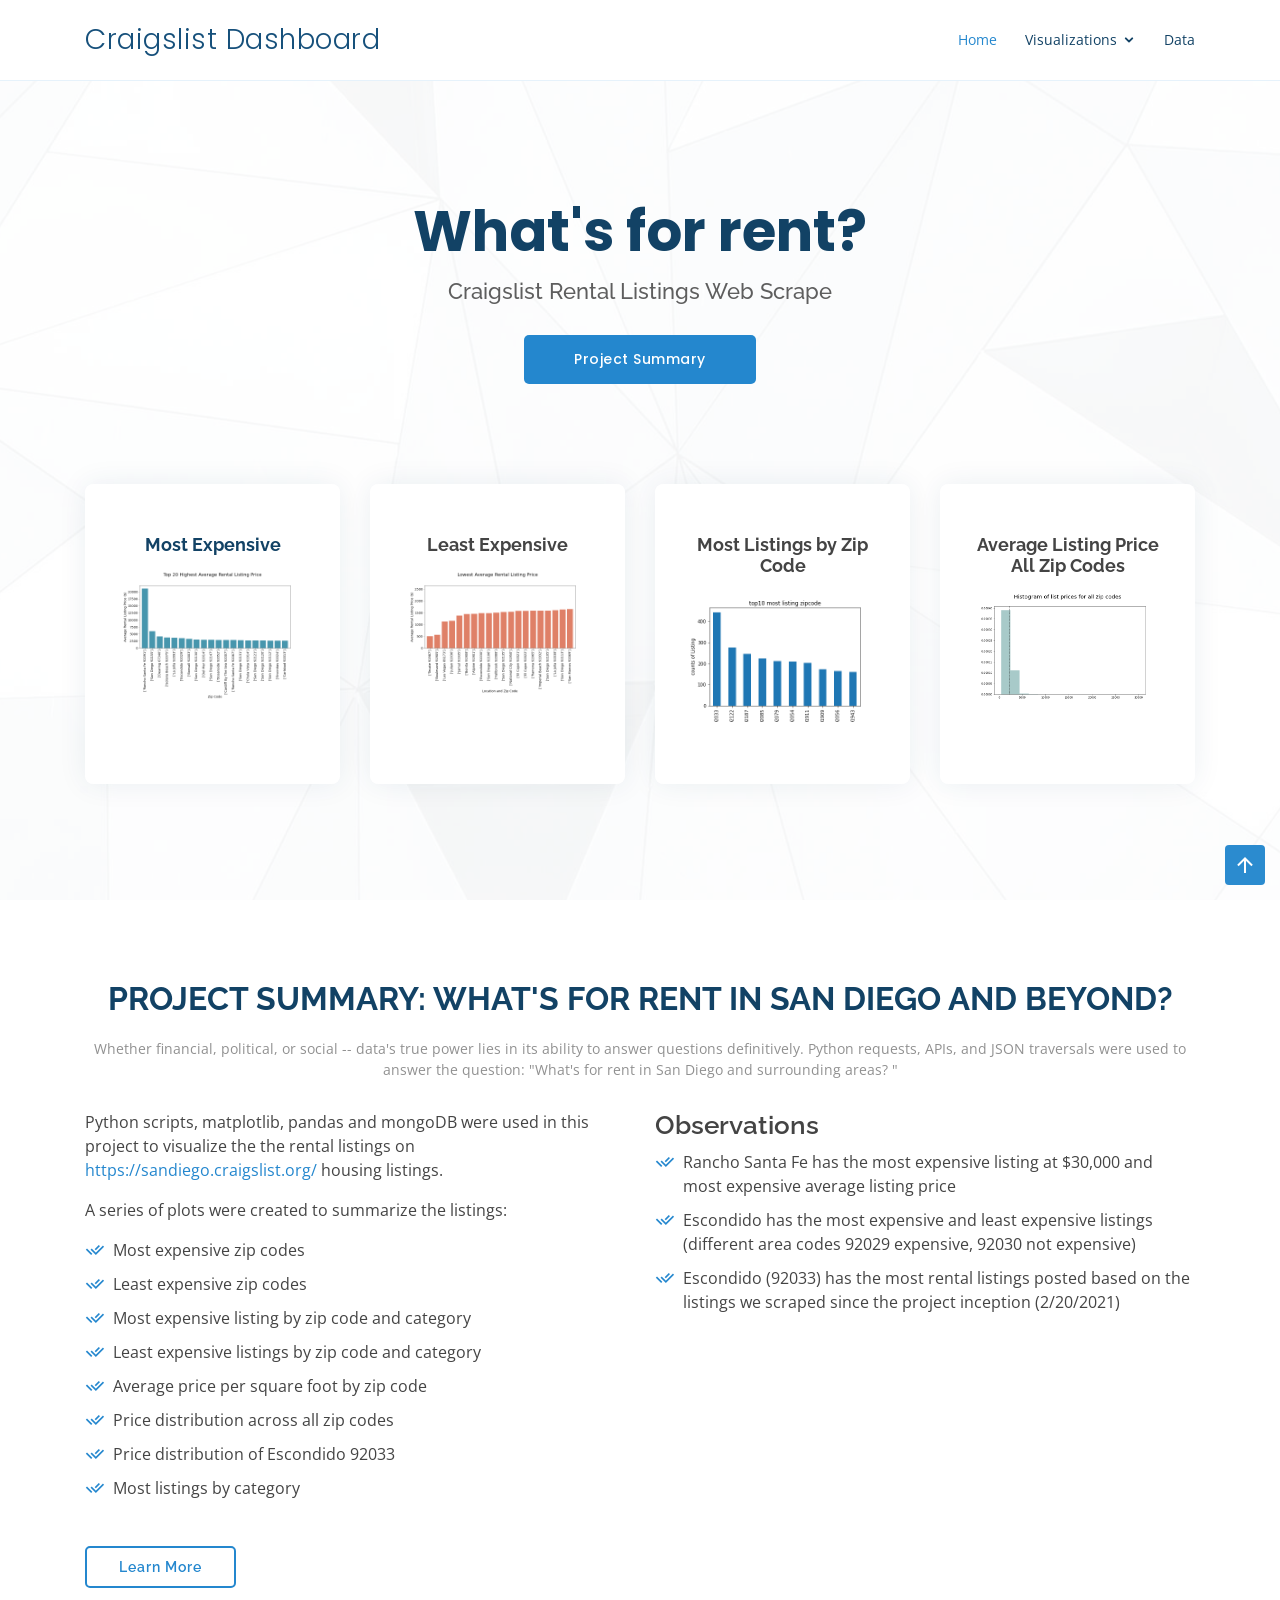
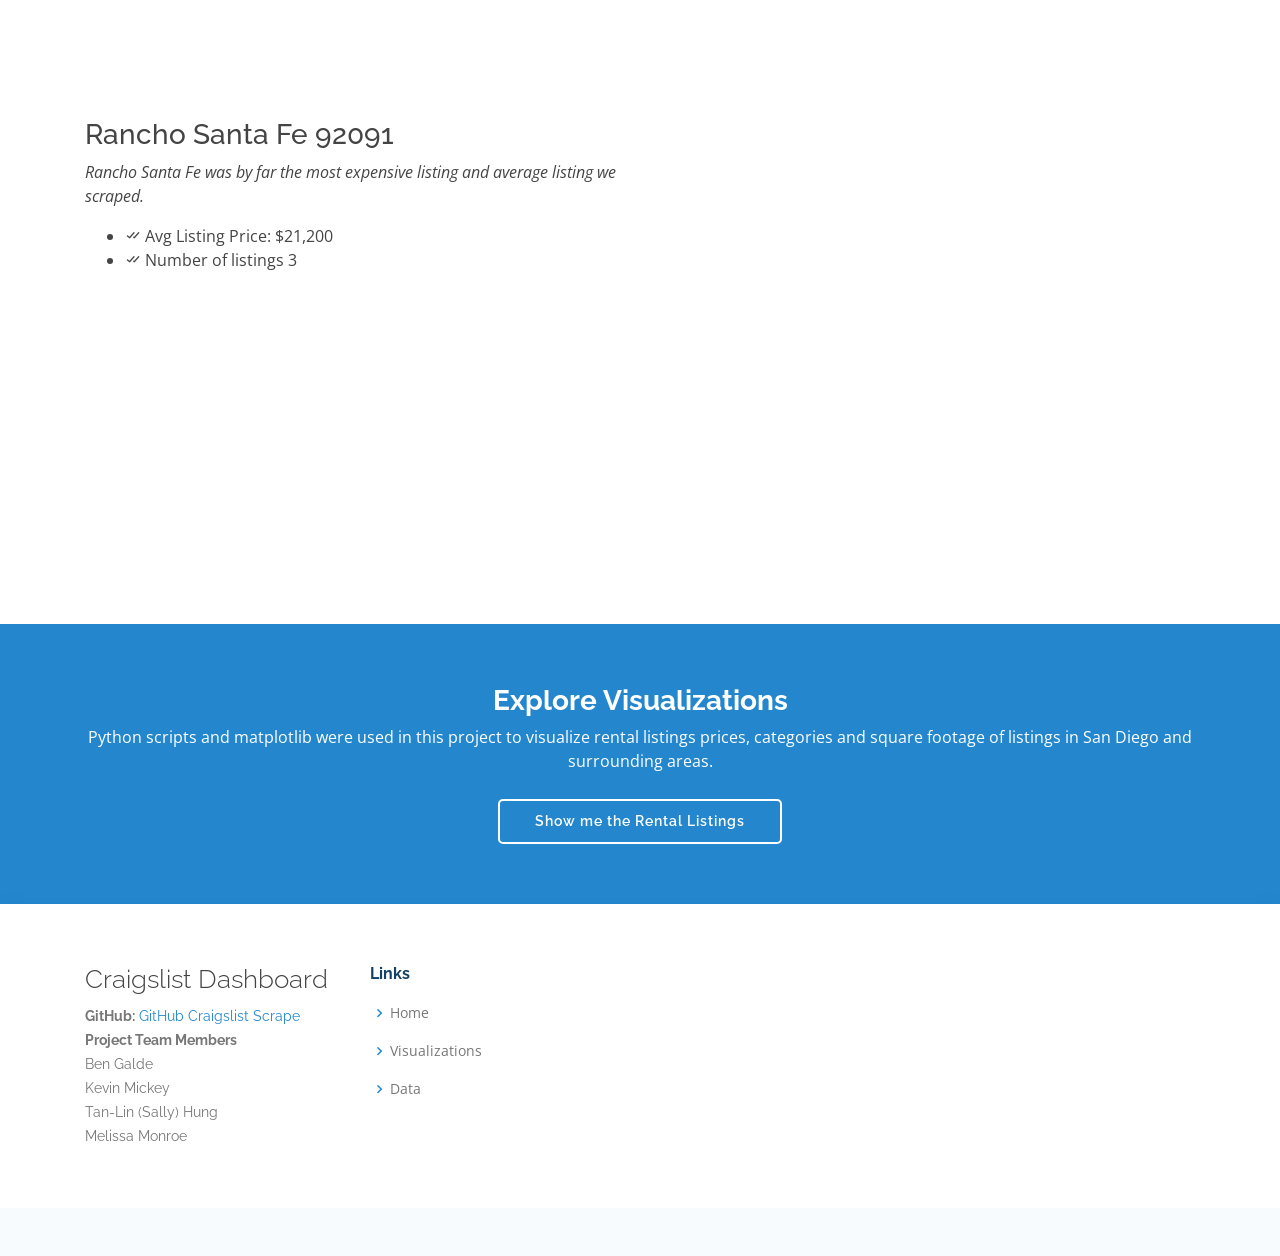
==== commit 1c24c90d: "html fixes Fixed a typo and Corrected the <title>" ====
--- a/index.html
+++ b/index.html
@@ -5,13 +5,13 @@
   <meta charset="utf-8">
   <meta content="width=device-width, initial-scale=1.0" name="viewport">
 
-  <title>Weather Dashboard - Got Weather?</title>
+  <title>Craigslist Apartments for Rent Dashboard</title>
   <meta content="" name="description">
   <meta content="" name="keywords">
 
   <!-- Favicons -->
   <link href="assets/img/favicon.png" rel="icon">
-  
+
 
   <!-- Google Fonts -->
   <link href="https://fonts.googleapis.com/css?family=Open+Sans:300,300i,400,400i,600,600i,700,700i|Raleway:300,300i,400,400i,500,500i,600,600i,700,700i|Poppins:300,300i,400,400i,500,500i,600,600i,700,700i" rel="stylesheet">
@@ -52,19 +52,19 @@
 
       <nav class="nav-menu d-none d-lg-block">
         <ul>
-          <li class="active"><a href="index.html">Home</a></li>                    
+          <li class="active"><a href="index.html">Home</a></li>
           <li class="drop-down"><a href="visualizations.html">Visualizations</a>
             <ul>
               <li><a href="#"></a></li>
             </ul>
           </li>
-          
+
           <li><a href="data.html">Data</a></li>
 
-          
+
 
         </ul>
-      </nav><!-- .nav-menu -->      
+      </nav><!-- .nav-menu -->
     </div>
   </header><!-- End Header -->
 
@@ -90,26 +90,26 @@
         </div>
 
         <div class="col-md-6 col-lg-3 d-flex align-items-stretch mb-5 mb-lg-0">
-          <div class="icon-box">            
+          <div class="icon-box">
             <h4 class="title">Least Expensive<a href=""></a></h4>
             <a href=""><img src="resources/images/fig02_bottom20averageprice.png" alt="" /></a>
           </div>
         </div>
-        
+
         <div class="col-md-6 col-lg-3 d-flex align-items-stretch mb-5 mb-lg-0">
-          <div class="icon-box">            
+          <div class="icon-box">
             <h4 class="title">Most Listings by Zip Code<a href=""></a></h4>
             <a href=""><img src="resources/images/plot_most_listing_by_zip.png" alt="" /></a>
           </div>
         </div>
 
         <div class="col-md-6 col-lg-3 d-flex align-items-stretch mb-5 mb-lg-0">
-          <div class="icon-box">            
+          <div class="icon-box">
             <h4 class="title">Average Listing Price All Zip Codes<a href=""></a></h4>
             <a href=""><img src="resources/images/fig05_listinghistallzips.png" alt="" /></a>
           </div>
         </div>
-        
+
 
       </div>
     </div>
@@ -129,9 +129,9 @@
         <div class="row content">
           <div class="col-lg-6">
             <p>
-              Python scripts, matplotlib, pandas and mongoDB were used in this project to visualize the the rental listings on <a href="https://sandiego.craigslist.org/d/apartments-housing-for-rent/search/apa" target="_blank">https://sandiego.craigslist.org/</a>  housing listings.               
-            </p>                        
-            <p>A series of plots were created to summarize the listings: </p> 
+              Python scripts, matplotlib, pandas and mongoDB were used in this project to visualize the the rental listings on <a href="https://sandiego.craigslist.org/d/apartments-housing-for-rent/search/apa" target="_blank">https://sandiego.craigslist.org/</a>  housing listings.
+            </p>
+            <p>A series of plots were created to summarize the listings: </p>
             <ul>
               <li><i class="ri-check-double-line"></i>Most expensive zip codes</li>
               <li><i class="ri-check-double-line"></i>Least expensive zip codes</li>
@@ -140,7 +140,7 @@
               <li><i class="ri-check-double-line"></i>Average price per square foot by zip code</li>
               <li><i class="ri-check-double-line"></i>Price distribution across all zip codes</li>
               <li><i class="ri-check-double-line"></i>Price distribution of Escondido 92033</li>
-              <li><i class="ri-check-double-line"></i>Most listings by category</li>                            
+              <li><i class="ri-check-double-line"></i>Most listings by category</li>
             </ul>
             <br/>
             <a href="visualizations.html#Fig01" class="btn-learn-more">Learn More</a>
@@ -150,11 +150,11 @@
               Observations
             </h3>
             <ul>
-              <li><i class="ri-check-double-line"></i> Rancho Santa Fe has the most expensive listing $30,000 and most expensive average listing price </li>
-              <li><i class="ri-check-double-line"></i> Escondido has the most expensive and least expensive listings (different area codes 92029 expensive, 92030 not expensive)</li>                            
-              <li><i class="ri-check-double-line"></i> Escondido (92033) has the most rental listings posted based on the listings we scrapped since the project inception (2/20/2021)</li>              
-            </ul>
-            
+              <li><i class="ri-check-double-line"></i> Rancho Santa Fe has the most expensive listing at $30,000 and most expensive average listing price </li>
+              <li><i class="ri-check-double-line"></i> Escondido has the most expensive and least expensive listings (different area codes 92029 expensive, 92030 not expensive)</li>
+              <li><i class="ri-check-double-line"></i> Escondido (92033) has the most rental listings posted based on the listings we scraped since the project inception (2/20/2021)</li>
+            </ul>
+
           </div>
         </div>
 
@@ -210,7 +210,7 @@
           <div class="col-lg-6 video-box align-self-baseline" data-aos-delay="100">
             <h3>Rancho Santa Fe 92091</h3>
             <p class="font-italic">
-              Rancho Santa Fe was by far the most expensive listing and average listing we scraped. 
+              Rancho Santa Fe was by far the most expensive listing and average listing we scraped.
             </p>
             <ul>
               <li><i class="bx bx-check-double"></i> Avg Listing Price: $21,200</li>
@@ -224,7 +224,7 @@
 
               <iframe src="https://www.google.com/maps/embed?pb=!1m18!1m12!1m3!1d53526.14484989092!2d-117.2374080803763!3d33.02001096006422!2m3!1f0!2f0!3f0!3m2!1i1024!2i768!4f13.1!3m3!1m2!1s0x80dbf5ff9f7eeda1%3A0x28dc4ac429ad965c!2sRCHO%20SANTA%20FE%2C%20CA%2092091!5e0!3m2!1sen!2sus!4v1614200385081!5m2!1sen!2sus" width="600" height="450" style="border:0;" allowfullscreen="" loading="lazy"></iframe>
 
-          
+
 
             </p>
           </div>
@@ -257,14 +257,14 @@
 
           <div class="col-lg-3 col-md-6 footer-contact">
             <h3>Craigslist Dashboard</h3>
-            <p>              
+            <p>
               <strong>GitHub:</strong> <a href="https://github.com/bgalde-dev/etl-project">GitHub Craigslist Scrape</a><br>
               <strong>Project Team Members</strong> <br>
               Ben Galde<br>
               Kevin Mickey<br>
               Tan-Lin (Sally) Hung<br>
               Melissa Monroe
-              
+
             </p>
           </div>
 
@@ -272,8 +272,8 @@
             <h4>Links</h4>
             <ul>
               <li><i class="bx bx-chevron-right"></i> <a href="index.html">Home</a></li>
-              <li><i class="bx bx-chevron-right"></i> <a href="visualizations.html">Visualizations</a></li>              
-              <li><i class="bx bx-chevron-right"></i> <a href="data.html">Data</a></li>              
+              <li><i class="bx bx-chevron-right"></i> <a href="visualizations.html">Visualizations</a></li>
+              <li><i class="bx bx-chevron-right"></i> <a href="data.html">Data</a></li>
             </ul>
           </div>
 
@@ -284,8 +284,8 @@
 
     <div class="container d-md-flex py-4">
 
-      <div class="mr-md-auto text-center text-md-left">        
-        
+      <div class="mr-md-auto text-center text-md-left">
+
       </div>
       <div class="social-links text-center text-md-right pt-3 pt-md-0" style="display: none;">
         <a href="#" class="twitter"><i class="bx bxl-twitter"></i></a>
@@ -317,4 +317,4 @@
 
 </body>
 
-</html>+</html>
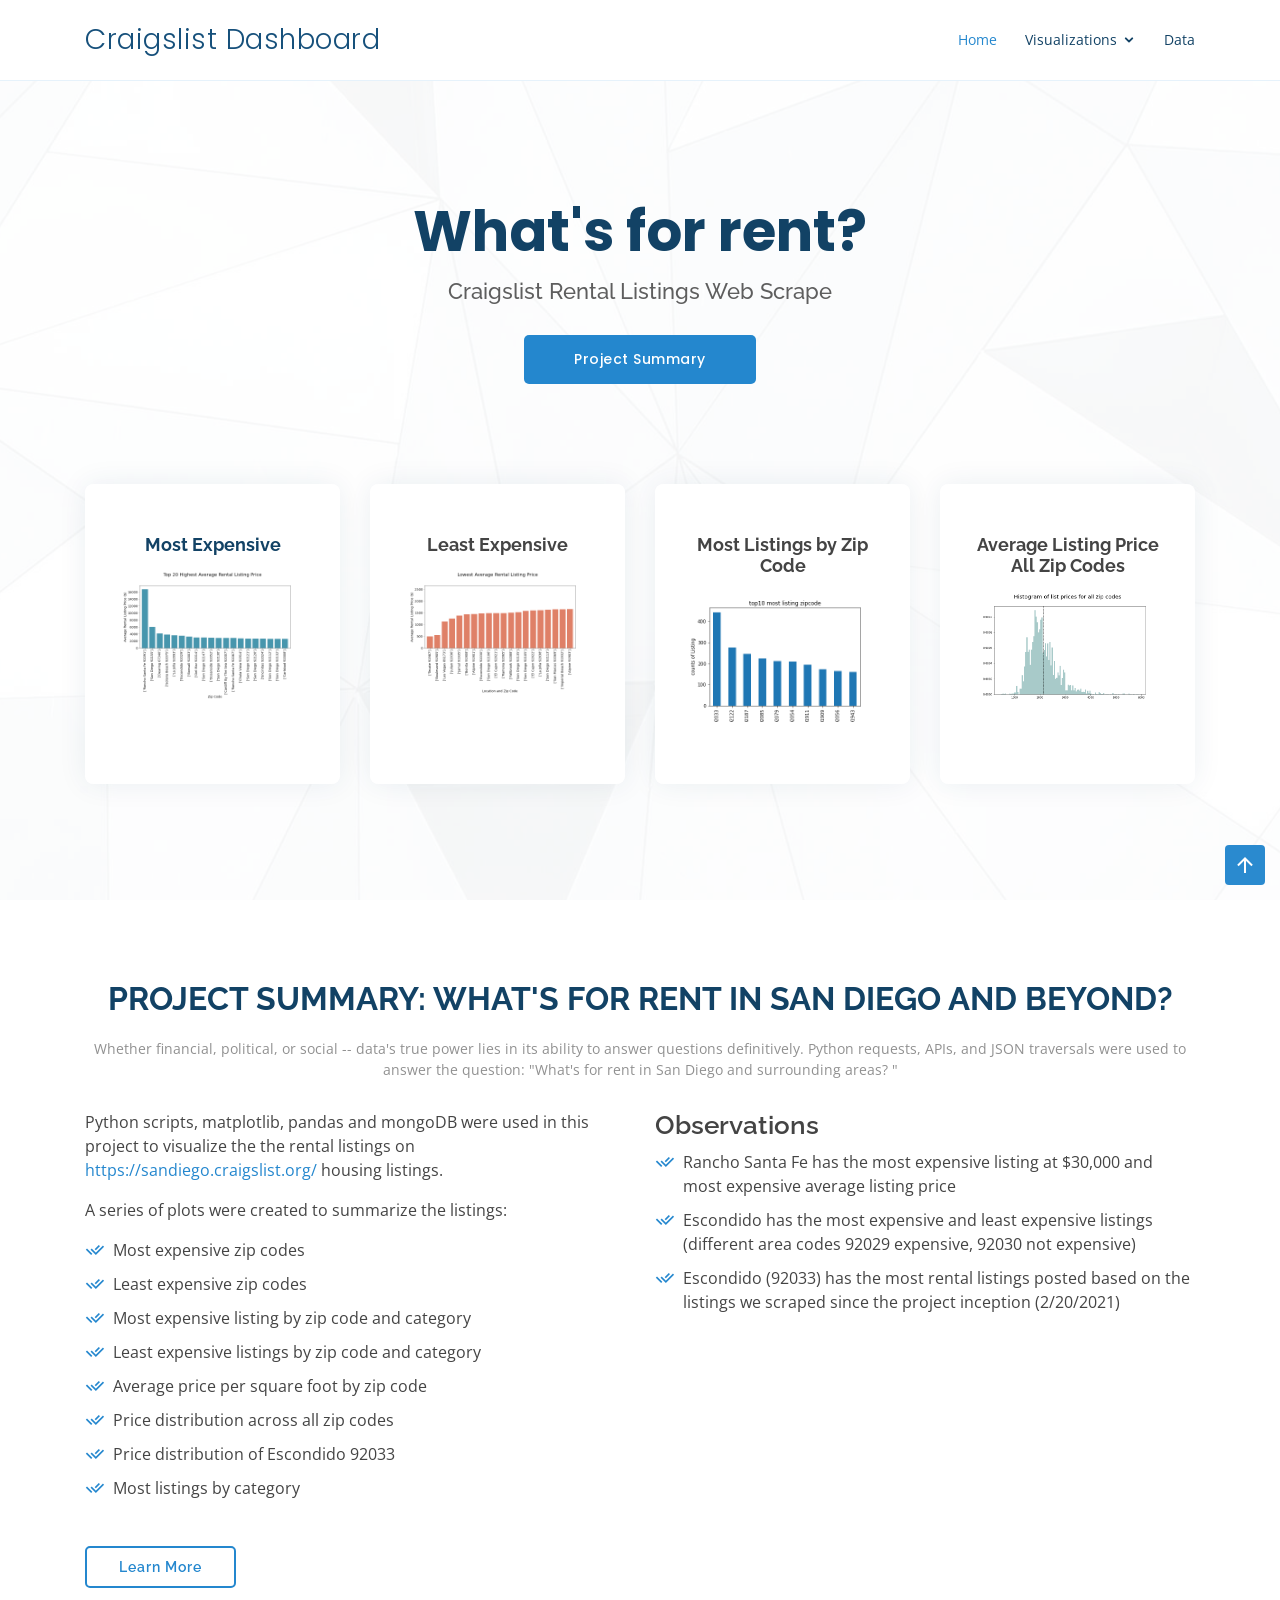
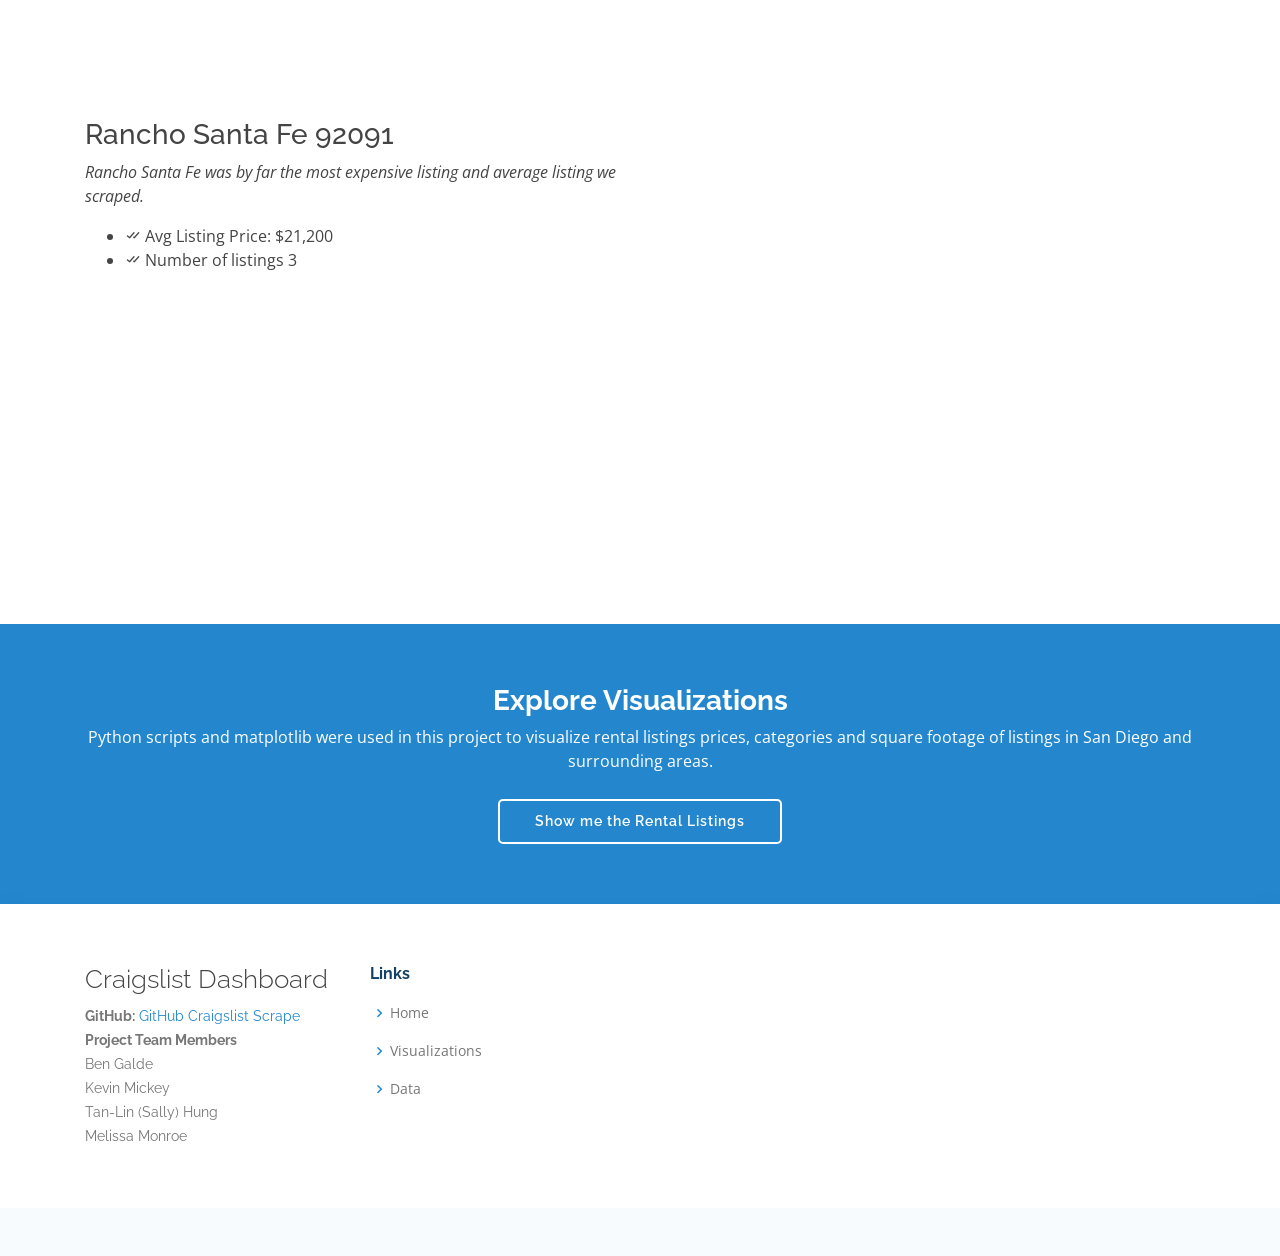
==== commit cdf64239: "fix references on index.html" ====
--- a/index.html
+++ b/index.html
@@ -10,26 +10,26 @@
   <meta content="" name="keywords">
 
   <!-- Favicons -->
-  <link href="assets/img/favicon.png" rel="icon">
+  <link href="resources/test/assets/img/favicon.png" rel="icon">
 
 
   <!-- Google Fonts -->
   <link href="https://fonts.googleapis.com/css?family=Open+Sans:300,300i,400,400i,600,600i,700,700i|Raleway:300,300i,400,400i,500,500i,600,600i,700,700i|Poppins:300,300i,400,400i,500,500i,600,600i,700,700i" rel="stylesheet">
 
   <!-- Vendor CSS Files -->
-  <link href="assets/vendor/bootstrap/css/bootstrap.min.css" rel="stylesheet">
-  <link href="assets/vendor/icofont/icofont.min.css" rel="stylesheet">
-  <link href="assets/vendor/boxicons/css/boxicons.min.css" rel="stylesheet">
-  <link href="assets/vendor/remixicon/remixicon.css" rel="stylesheet">
-  <link href="assets/vendor/venobox/venobox.css" rel="stylesheet">
-  <link href="assets/vendor/owl.carousel/assets/owl.carousel.min.css" rel="stylesheet">
-  <link href="assets/vendor/aos/aos.css" rel="stylesheet">
+  <link href="resources/test/assets/vendor/bootstrap/css/bootstrap.min.css" rel="stylesheet">
+  <link href="resources/test/assets/vendor/icofont/icofont.min.css" rel="stylesheet">
+  <link href="resources/test/assets/vendor/boxicons/css/boxicons.min.css" rel="stylesheet">
+  <link href="resources/test/assets/vendor/remixicon/remixicon.css" rel="stylesheet">
+  <link href="resources/test/assets/vendor/venobox/venobox.css" rel="stylesheet">
+  <link href="resources/test/assets/vendor/owl.carousel/resources/test/assets/owl.carousel.min.css" rel="stylesheet">
+  <link href="resources/test/assets/vendor/aos/aos.css" rel="stylesheet">
 
   <!-- Template Main CSS File -->
-  <link href="assets/css/style.css" rel="stylesheet">
+  <link href="resources/test/assets/css/style.css" rel="stylesheet">
 
   <!-- Template Melissa CSS File -->
-  <link href="assets/css/mystyle.css" rel="stylesheet">
+  <link href="resources/test/assets/css/mystyle.css" rel="stylesheet">
 
 
   <!-- =======================================================
@@ -48,7 +48,7 @@
 
       <h1 class="logo mr-auto"><a href="index.html">Craigslist Dashboard</a></h1>
       <!-- Uncomment below if you prefer to use an image logo -->
-      <!-- <a href="index.html" class="logo mr-auto"><img src="assets/img/logo.png" alt="" class="img-fluid"></a>-->
+      <!-- <a href="index.html" class="logo mr-auto"><img src="resources/test/assets/img/logo.png" alt="" class="img-fluid"></a>-->
 
       <nav class="nav-menu d-none d-lg-block">
         <ul>
@@ -301,19 +301,19 @@
   <div id="preloader"></div>
 
   <!-- Vendor JS Files -->
-  <script src="assets/vendor/jquery/jquery.min.js"></script>
-  <script src="assets/vendor/bootstrap/js/bootstrap.bundle.min.js"></script>
-  <script src="assets/vendor/jquery.easing/jquery.easing.min.js"></script>
-  <script src="assets/vendor/php-email-form/validate.js"></script>
-  <script src="assets/vendor/waypoints/jquery.waypoints.min.js"></script>
-  <script src="assets/vendor/counterup/counterup.min.js"></script>
-  <script src="assets/vendor/venobox/venobox.min.js"></script>
-  <script src="assets/vendor/owl.carousel/owl.carousel.min.js"></script>
-  <script src="assets/vendor/isotope-layout/isotope.pkgd.min.js"></script>
-  <script src="assets/vendor/aos/aos.js"></script>
+  <script src="resources/test/assets/vendor/jquery/jquery.min.js"></script>
+  <script src="resources/test/assets/vendor/bootstrap/js/bootstrap.bundle.min.js"></script>
+  <script src="resources/test/assets/vendor/jquery.easing/jquery.easing.min.js"></script>
+  <script src="resources/test/assets/vendor/php-email-form/validate.js"></script>
+  <script src="resources/test/assets/vendor/waypoints/jquery.waypoints.min.js"></script>
+  <script src="resources/test/assets/vendor/counterup/counterup.min.js"></script>
+  <script src="resources/test/assets/vendor/venobox/venobox.min.js"></script>
+  <script src="resources/test/assets/vendor/owl.carousel/owl.carousel.min.js"></script>
+  <script src="resources/test/assets/vendor/isotope-layout/isotope.pkgd.min.js"></script>
+  <script src="resources/test/assets/vendor/aos/aos.js"></script>
 
   <!-- Template Main JS File -->
-  <script src="assets/js/main.js"></script>
+  <script src="resources/test/assets/js/main.js"></script>
 
 </body>
 
--- a/resources/test/assets/css/style.css
+++ b/resources/test/assets/css/style.css
@@ -0,0 +1,1941 @@
+/**
+* Template Name: OnePage - v2.2.2
+* Template URL: https://bootstrapmade.com/onepage-multipurpose-bootstrap-template/
+* Author: BootstrapMade.com
+* License: https://bootstrapmade.com/license/
+*/
+
+/*--------------------------------------------------------------
+# General
+--------------------------------------------------------------*/
+body {
+  font-family: "Open Sans", sans-serif;
+  color: #444444;
+}
+
+a {
+  color: #2487ce;
+}
+
+a:hover {
+  color: #469fdf;
+  text-decoration: none;
+}
+
+h1, h2, h3, h4, h5, h6 {
+  font-family: "Raleway", sans-serif;
+}
+
+/*--------------------------------------------------------------
+# Back to top button
+--------------------------------------------------------------*/
+.back-to-top {
+  position: fixed;
+  display: none;
+  right: 15px;
+  bottom: 15px;
+  z-index: 99999;
+}
+
+.back-to-top i {
+  display: flex;
+  align-items: center;
+  justify-content: center;
+  font-size: 24px;
+  width: 40px;
+  height: 40px;
+  border-radius: 4px;
+  background: #2487ce;
+  color: #fff;
+  transition: all 0.4s;
+}
+
+.back-to-top i:hover {
+  background: #3e9bdd;
+  color: #fff;
+}
+
+/*--------------------------------------------------------------
+# Preloader
+--------------------------------------------------------------*/
+#preloader {
+  position: fixed;
+  top: 0;
+  left: 0;
+  right: 0;
+  bottom: 0;
+  z-index: 9999;
+  overflow: hidden;
+  background: #fff;
+}
+
+#preloader:before {
+  content: "";
+  position: fixed;
+  top: calc(50% - 30px);
+  left: calc(50% - 30px);
+  border: 6px solid #2487ce;
+  border-top-color: #fff;
+  border-bottom-color: #fff;
+  border-radius: 50%;
+  width: 60px;
+  height: 60px;
+  -webkit-animation: animate-preloader 1s linear infinite;
+  animation: animate-preloader 1s linear infinite;
+}
+
+@-webkit-keyframes animate-preloader {
+  0% {
+    transform: rotate(0deg);
+  }
+  100% {
+    transform: rotate(360deg);
+  }
+}
+
+@keyframes animate-preloader {
+  0% {
+    transform: rotate(0deg);
+  }
+  100% {
+    transform: rotate(360deg);
+  }
+}
+
+/*--------------------------------------------------------------
+# Disable aos animation delay on mobile devices
+--------------------------------------------------------------*/
+@media screen and (max-width: 768px) {
+  [data-aos-delay] {
+    transition-delay: 0 !important;
+  }
+}
+
+/*--------------------------------------------------------------
+# Header
+--------------------------------------------------------------*/
+#header {
+  transition: all 0.5s;
+  background: #fff;
+  z-index: 997;
+  padding: 15px 0;
+  border-bottom: 1px solid #e6f2fb;
+}
+
+#header.header-scrolled {
+  border-color: #fff;
+  box-shadow: 0px 2px 15px rgba(18, 66, 101, 0.08);
+}
+
+#header .logo {
+  font-size: 28px;
+  margin: 0;
+  padding: 0;
+  line-height: 1;
+  font-weight: 300;
+  letter-spacing: 0.5px;
+  font-family: "Poppins", sans-serif;
+}
+
+#header .logo a {
+  color: #16507b;
+}
+
+#header .logo img {
+  max-height: 40px;
+}
+
+@media (max-width: 992px) {
+  #header .logo {
+    font-size: 28px;
+  }
+}
+
+/*--------------------------------------------------------------
+# Navigation Menu
+--------------------------------------------------------------*/
+/* Desktop Navigation */
+.nav-menu ul {
+  margin: 0;
+  padding: 0;
+  list-style: none;
+}
+
+.nav-menu > ul {
+  display: flex;
+}
+
+.nav-menu > ul > li {
+  position: relative;
+  white-space: nowrap;
+  padding: 14px 0 14px 28px;
+}
+
+.nav-menu a {
+  display: block;
+  position: relative;
+  color: #124265;
+  transition: 0.3s;
+  font-size: 14px;
+  font-family: "Open Sans", sans-serif;
+}
+
+.nav-menu a:hover, .nav-menu .active > a, .nav-menu li:hover > a {
+  color: #2487ce;
+}
+
+.nav-menu .drop-down ul {
+  display: block;
+  position: absolute;
+  left: 15px;
+  top: calc(100% + 30px);
+  z-index: 99;
+  opacity: 0;
+  visibility: hidden;
+  padding: 10px 0;
+  background: #fff;
+  box-shadow: 0px 0px 20px rgba(18, 66, 101, 0.1);
+  transition: 0.3s;
+  border-radius: 5px;
+}
+
+.nav-menu .drop-down:hover > ul {
+  opacity: 1;
+  top: 100%;
+  visibility: visible;
+}
+
+.nav-menu .drop-down li {
+  min-width: 180px;
+  position: relative;
+}
+
+.nav-menu .drop-down ul a {
+  padding: 10px 20px;
+  font-size: 14px;
+  font-weight: 500;
+  text-transform: none;
+  color: #124265;
+}
+
+.nav-menu .drop-down ul a:hover, .nav-menu .drop-down ul .active > a, .nav-menu .drop-down ul li:hover > a {
+  color: #2487ce;
+}
+
+.nav-menu .drop-down > a:after {
+  content: "\ea99";
+  font-family: IcoFont;
+  padding-left: 5px;
+}
+
+.nav-menu .drop-down .drop-down ul {
+  top: 0;
+  left: calc(100% - 30px);
+}
+
+.nav-menu .drop-down .drop-down:hover > ul {
+  opacity: 1;
+  top: 0;
+  left: 100%;
+}
+
+.nav-menu .drop-down .drop-down > a {
+  padding-right: 35px;
+}
+
+.nav-menu .drop-down .drop-down > a:after {
+  content: "\eaa0";
+  font-family: IcoFont;
+  position: absolute;
+  right: 15px;
+}
+
+@media (max-width: 1366px) {
+  .nav-menu .drop-down .drop-down ul {
+    left: -90%;
+  }
+  .nav-menu .drop-down .drop-down:hover > ul {
+    left: -100%;
+  }
+  .nav-menu .drop-down .drop-down > a:after {
+    content: "\ea9d";
+  }
+}
+
+/* Get Startet Button */
+.get-started-btn {
+  margin-left: 25px;
+  background: #2487ce;
+  color: #fff;
+  border-radius: 5px;
+  padding: 10px 30px 11px 30px;
+  white-space: nowrap;
+  transition: 0.3s;
+  font-size: 14px;
+  font-weight: 600;
+  display: inline-block;
+}
+
+.get-started-btn:hover {
+  background: #2079b8;
+  color: #fff;
+}
+
+@media (max-width: 768px) {
+  .get-started-btn {
+    margin: 0 48px 0 0;
+    padding: 5px 18px 6px 18px;
+    border-radius: 3px;
+  }
+}
+
+/* Mobile Navigation */
+.mobile-nav-toggle {
+  position: fixed;
+  right: 15px;
+  top: 18px;
+  z-index: 9998;
+  border: 0;
+  background: none;
+  font-size: 24px;
+  transition: all 0.4s;
+  outline: none !important;
+  line-height: 1;
+  cursor: pointer;
+  text-align: right;
+}
+
+.mobile-nav-toggle i {
+  color: #124265;
+}
+
+.mobile-nav {
+  position: fixed;
+  top: 55px;
+  right: 15px;
+  bottom: 15px;
+  left: 15px;
+  z-index: 9999;
+  overflow-y: auto;
+  background: #fff;
+  transition: ease-in-out 0.2s;
+  opacity: 0;
+  visibility: hidden;
+  border-radius: 10px;
+  padding: 10px 0;
+}
+
+.mobile-nav * {
+  margin: 0;
+  padding: 0;
+  list-style: none;
+}
+
+.mobile-nav a {
+  display: block;
+  position: relative;
+  color: #124265;
+  padding: 10px 20px;
+  font-weight: 500;
+  outline: none;
+}
+
+.mobile-nav a:hover, .mobile-nav .active > a, .mobile-nav li:hover > a {
+  color: #2487ce;
+  text-decoration: none;
+}
+
+.mobile-nav .drop-down > a:after {
+  content: "\ea99";
+  font-family: IcoFont;
+  padding-left: 10px;
+  position: absolute;
+  right: 15px;
+}
+
+.mobile-nav .active.drop-down > a:after {
+  content: "\eaa1";
+}
+
+.mobile-nav .drop-down > a {
+  padding-right: 35px;
+}
+
+.mobile-nav .drop-down ul {
+  display: none;
+  overflow: hidden;
+}
+
+.mobile-nav .drop-down li {
+  padding-left: 20px;
+}
+
+.mobile-nav-overly {
+  width: 100%;
+  height: 100%;
+  z-index: 9997;
+  top: 0;
+  left: 0;
+  position: fixed;
+  background: rgba(10, 38, 58, 0.6);
+  overflow: hidden;
+  display: none;
+  transition: ease-in-out 0.2s;
+}
+
+.mobile-nav-active {
+  overflow: hidden;
+}
+
+.mobile-nav-active .mobile-nav {
+  opacity: 1;
+  visibility: visible;
+}
+
+.mobile-nav-active .mobile-nav-toggle i {
+  color: #fff;
+}
+
+/*--------------------------------------------------------------
+# Hero Section
+--------------------------------------------------------------*/
+#hero {
+  width: 100%;
+  height: 100vh;
+  position: relative;
+  background: url("../img/hero-bg.jpg") top center;
+  background-size: cover;
+  position: relative;
+}
+
+#hero:before {
+  content: "";
+  background: rgba(255, 255, 255, 0.8);
+  position: absolute;
+  bottom: 0;
+  top: 0;
+  left: 0;
+  right: 0;
+}
+
+#hero .container {
+  padding-top: 80px;
+}
+
+#hero h1 {
+  margin: 0;
+  font-size: 56px;
+  font-weight: 700;
+  line-height: 72px;
+  color: #124265;
+  font-family: "Poppins", sans-serif;
+}
+
+#hero h2 {
+  color: #5e5e5e;
+  margin: 10px 0 0 0;
+  font-size: 22px;
+}
+
+#hero .btn-get-started {
+  font-family: "Poppins", sans-serif;
+  font-weight: 500;
+  font-size: 14px;
+  letter-spacing: 0.5px;
+  display: inline-block;
+  padding: 14px 50px;
+  border-radius: 5px;
+  transition: 0.5s;
+  margin-top: 30px;
+  color: #fff;
+  background: #2487ce;
+}
+
+#hero .btn-get-started:hover {
+  background: #3194db;
+}
+
+#hero .icon-boxes {
+  margin-top: 100px;
+}
+
+#hero .icon-box {
+  padding: 50px 30px;
+  position: relative;
+  overflow: hidden;
+  background: #fff;
+  box-shadow: 0 0 29px 0 rgba(18, 66, 101, 0.08);
+  transition: all 0.3s ease-in-out;
+  border-radius: 8px;
+  z-index: 1;
+}
+
+#hero .icon-box .title {
+  font-weight: 700;
+  margin-bottom: 15px;
+  font-size: 18px;
+}
+
+#hero .icon-box .title a {
+  color: #124265;
+  transition: 0.3s;
+}
+
+#hero .icon-box .description {
+  font-size: 15px;
+  line-height: 28px;
+  margin-bottom: 0;
+}
+
+#hero .icon-box .icon {
+  margin-bottom: 20px;
+  padding-top: 10px;
+  display: inline-block;
+  transition: all 0.3s ease-in-out;
+  font-size: 36px;
+  line-height: 1;
+  color: #2487ce;
+}
+
+#hero .icon-box:hover {
+  transform: scale(1.08);
+}
+
+#hero .icon-box:hover .title a {
+  color: #2487ce;
+}
+
+@media (min-width: 1024px) {
+  #hero {
+    background-attachment: fixed;
+  }
+}
+
+@media (max-height: 800px) {
+  #hero {
+    height: auto;
+  }
+}
+
+@media (max-width: 992px) {
+  #hero {
+    height: auto;
+  }
+  #hero h1 {
+    font-size: 28px;
+    line-height: 36px;
+  }
+  #hero h2 {
+    font-size: 18px;
+    line-height: 24px;
+  }
+}
+
+/*--------------------------------------------------------------
+# Sections General
+--------------------------------------------------------------*/
+section {
+  padding: 80px 0;
+  overflow: hidden;
+}
+
+.section-bg {
+  background-color: #f8fbfe;
+}
+
+.section-title {
+  text-align: center;
+  padding-bottom: 30px;
+}
+
+.section-title h2 {
+  font-size: 32px;
+  font-weight: bold;
+  text-transform: uppercase;
+  margin-bottom: 20px;
+  padding-bottom: 0;
+  color: #124265;
+}
+
+.section-title p {
+  margin-bottom: 0;
+  font-size: 14px;
+  color: #919191;
+}
+
+/*--------------------------------------------------------------
+# About
+--------------------------------------------------------------*/
+.about .content h3 {
+  font-weight: 600;
+  font-size: 26px;
+}
+
+.about .content ul {
+  list-style: none;
+  padding: 0;
+}
+
+.about .content ul li {
+  padding-left: 28px;
+  position: relative;
+}
+
+.about .content ul li + li {
+  margin-top: 10px;
+}
+
+.about .content ul i {
+  position: absolute;
+  left: 0;
+  top: 2px;
+  font-size: 20px;
+  color: #2487ce;
+  line-height: 1;
+}
+
+.about .content p:last-child {
+  margin-bottom: 0;
+}
+
+.about .content .btn-learn-more {
+  font-family: "Raleway", sans-serif;
+  font-weight: 600;
+  font-size: 14px;
+  letter-spacing: 1px;
+  display: inline-block;
+  padding: 12px 32px;
+  border-radius: 5px;
+  transition: 0.3s;
+  line-height: 1;
+  color: #2487ce;
+  -webkit-animation-delay: 0.8s;
+  animation-delay: 0.8s;
+  margin-top: 6px;
+  border: 2px solid #2487ce;
+}
+
+.about .content .btn-learn-more:hover {
+  background: #2487ce;
+  color: #fff;
+  text-decoration: none;
+}
+
+/*--------------------------------------------------------------
+# Counts
+--------------------------------------------------------------*/
+.counts {
+  padding: 60px 0;
+}
+
+.counts .count-box {
+  width: 100%;
+  text-align: center;
+}
+
+.counts .count-box span {
+  font-size: 48px;
+  line-height: 48px;
+  display: block;
+  font-weight: 700;
+  color: #124265;
+  margin-left: 80px;
+  margin: auto;
+}
+
+.counts .count-box p {
+  padding: 8px 0 0 0;
+  font-family: "Raleway", sans-serif;
+  font-weight: 600;
+  font-size: 14px;
+  color: #1e6ca6;
+}
+
+/*--------------------------------------------------------------
+# About Video
+--------------------------------------------------------------*/
+.about-video .content {
+  font-size: 15px;
+}
+
+.about-video .content h3 {
+  font-weight: 700;
+  font-size: 24px;
+  color: #124265;
+}
+
+.about-video .content ul {
+  list-style: none;
+  padding: 0;
+}
+
+.about-video .content ul li {
+  padding-bottom: 10px;
+  padding-left: 28px;
+  position: relative;
+}
+
+.about-video .content ul i {
+  font-size: 24px;
+  color: #2487ce;
+  position: absolute;
+  left: 0;
+  top: -2px;
+}
+
+.about-video .content p:last-child {
+  margin-bottom: 0;
+}
+
+.about-video .play-btn {
+  width: 94px;
+  height: 94px;
+  background: radial-gradient(#2487ce 50%, rgba(36, 135, 206, 0.4) 52%);
+  border-radius: 50%;
+  display: block;
+  position: absolute;
+  left: calc(50% - 47px);
+  top: calc(50% - 47px);
+  overflow: hidden;
+}
+
+.about-video .play-btn::after {
+  content: '';
+  position: absolute;
+  left: 50%;
+  top: 50%;
+  transform: translateX(-40%) translateY(-50%);
+  width: 0;
+  height: 0;
+  border-top: 10px solid transparent;
+  border-bottom: 10px solid transparent;
+  border-left: 15px solid #fff;
+  z-index: 100;
+  transition: all 400ms cubic-bezier(0.55, 0.055, 0.675, 0.19);
+}
+
+.about-video .play-btn::before {
+  content: '';
+  position: absolute;
+  width: 120px;
+  height: 120px;
+  -webkit-animation-delay: 0s;
+  animation-delay: 0s;
+  -webkit-animation: pulsate-btn 2s;
+  animation: pulsate-btn 2s;
+  -webkit-animation-direction: forwards;
+  animation-direction: forwards;
+  -webkit-animation-iteration-count: infinite;
+  animation-iteration-count: infinite;
+  -webkit-animation-timing-function: steps;
+  animation-timing-function: steps;
+  opacity: 1;
+  border-radius: 50%;
+  border: 5px solid rgba(36, 135, 206, 0.7);
+  top: -15%;
+  left: -15%;
+  background: rgba(198, 16, 0, 0);
+}
+
+.about-video .play-btn:hover::after {
+  border-left: 15px solid #2487ce;
+  transform: scale(20);
+}
+
+.about-video .play-btn:hover::before {
+  content: '';
+  position: absolute;
+  left: 50%;
+  top: 50%;
+  transform: translateX(-40%) translateY(-50%);
+  width: 0;
+  height: 0;
+  border: none;
+  border-top: 10px solid transparent;
+  border-bottom: 10px solid transparent;
+  border-left: 15px solid #fff;
+  z-index: 200;
+  -webkit-animation: none;
+  animation: none;
+  border-radius: 0;
+}
+
+@-webkit-keyframes pulsate-btn {
+  0% {
+    transform: scale(0.6, 0.6);
+    opacity: 1;
+  }
+  100% {
+    transform: scale(1, 1);
+    opacity: 0;
+  }
+}
+
+@keyframes pulsate-btn {
+  0% {
+    transform: scale(0.6, 0.6);
+    opacity: 1;
+  }
+  100% {
+    transform: scale(1, 1);
+    opacity: 0;
+  }
+}
+
+/*--------------------------------------------------------------
+# Clients
+--------------------------------------------------------------*/
+.clients {
+  padding: 15px 0;
+  text-align: center;
+}
+
+.clients img {
+  max-width: 45%;
+  transition: all 0.4s ease-in-out;
+  display: inline-block;
+  padding: 15px 0;
+  filter: grayscale(100);
+}
+
+.clients img:hover {
+  filter: none;
+  transform: scale(1.15);
+}
+
+@media (max-width: 768px) {
+  .clients img {
+    max-width: 40%;
+  }
+}
+
+/*--------------------------------------------------------------
+# Testimonials
+--------------------------------------------------------------*/
+.testimonials .testimonial-item {
+  box-sizing: content-box;
+  text-align: center;
+  min-height: 320px;
+}
+
+.testimonials .testimonial-item .testimonial-img {
+  width: 90px;
+  border-radius: 50%;
+  margin: 0 auto;
+}
+
+.testimonials .testimonial-item h3 {
+  font-size: 18px;
+  font-weight: bold;
+  margin: 10px 0 5px 0;
+  color: #111;
+}
+
+.testimonials .testimonial-item h4 {
+  font-size: 14px;
+  color: #999;
+  margin: 0;
+}
+
+.testimonials .testimonial-item .quote-icon-left, .testimonials .testimonial-item .quote-icon-right {
+  color: #c9e3f5;
+  font-size: 26px;
+}
+
+.testimonials .testimonial-item .quote-icon-left {
+  display: inline-block;
+  left: -5px;
+  position: relative;
+}
+
+.testimonials .testimonial-item .quote-icon-right {
+  display: inline-block;
+  right: -5px;
+  position: relative;
+  top: 10px;
+}
+
+.testimonials .testimonial-item p {
+  font-style: italic;
+  margin: 0 15px 15px 15px;
+  padding: 20px;
+  background: #f3f9fd;
+  position: relative;
+  margin-bottom: 35px;
+  border-radius: 6px;
+}
+
+.testimonials .testimonial-item p::after {
+  content: "";
+  width: 0;
+  height: 0;
+  border-top: 20px solid #f3f9fd;
+  border-right: 20px solid transparent;
+  border-left: 20px solid transparent;
+  position: absolute;
+  bottom: -20px;
+  left: calc(50% - 20px);
+}
+
+.testimonials .owl-nav, .testimonials .owl-dots {
+  margin-top: 5px;
+  text-align: center;
+}
+
+.testimonials .owl-dot {
+  display: inline-block;
+  margin: 0 5px;
+  width: 12px;
+  height: 12px;
+  border-radius: 50%;
+  background-color: #ddd !important;
+}
+
+.testimonials .owl-dot.active {
+  background-color: #2487ce !important;
+}
+
+@media (max-width: 767px) {
+  .testimonials {
+    margin: 30px 10px;
+  }
+}
+
+/*--------------------------------------------------------------
+# Services
+--------------------------------------------------------------*/
+.services .icon-box {
+  text-align: center;
+  padding: 70px 20px 80px 20px;
+  transition: all ease-in-out 0.3s;
+  background: #fff;
+  box-shadow: 0px 5px 90px 0px rgba(110, 123, 131, 0.05);
+}
+
+.services .icon-box .icon {
+  margin: 0 auto;
+  width: 100px;
+  height: 100px;
+  display: flex;
+  align-items: center;
+  justify-content: center;
+  transition: ease-in-out 0.3s;
+  position: relative;
+}
+
+.services .icon-box .icon i {
+  font-size: 36px;
+  transition: 0.5s;
+  position: relative;
+}
+
+.services .icon-box .icon svg {
+  position: absolute;
+  top: 0;
+  left: 0;
+}
+
+.services .icon-box .icon svg path {
+  transition: 0.5s;
+  fill: #f5f5f5;
+}
+
+.services .icon-box h4 {
+  font-weight: 600;
+  margin: 10px 0 15px 0;
+  font-size: 22px;
+}
+
+.services .icon-box h4 a {
+  color: #124265;
+  transition: ease-in-out 0.3s;
+}
+
+.services .icon-box p {
+  line-height: 24px;
+  font-size: 14px;
+  margin-bottom: 0;
+}
+
+.services .icon-box:hover {
+  border-color: #fff;
+  box-shadow: 0px 0 35px 0 rgba(0, 0, 0, 0.08);
+}
+
+.services .iconbox-blue i {
+  color: #47aeff;
+}
+
+.services .iconbox-blue:hover .icon i {
+  color: #fff;
+}
+
+.services .iconbox-blue:hover .icon path {
+  fill: #47aeff;
+}
+
+.services .iconbox-orange i {
+  color: #ffa76e;
+}
+
+.services .iconbox-orange:hover .icon i {
+  color: #fff;
+}
+
+.services .iconbox-orange:hover .icon path {
+  fill: #ffa76e;
+}
+
+.services .iconbox-pink i {
+  color: #e80368;
+}
+
+.services .iconbox-pink:hover .icon i {
+  color: #fff;
+}
+
+.services .iconbox-pink:hover .icon path {
+  fill: #e80368;
+}
+
+.services .iconbox-yellow i {
+  color: #ffbb2c;
+}
+
+.services .iconbox-yellow:hover .icon i {
+  color: #fff;
+}
+
+.services .iconbox-yellow:hover .icon path {
+  fill: #ffbb2c;
+}
+
+.services .iconbox-red i {
+  color: #ff5828;
+}
+
+.services .iconbox-red:hover .icon i {
+  color: #fff;
+}
+
+.services .iconbox-red:hover .icon path {
+  fill: #ff5828;
+}
+
+.services .iconbox-teal i {
+  color: #11dbcf;
+}
+
+.services .iconbox-teal:hover .icon i {
+  color: #fff;
+}
+
+.services .iconbox-teal:hover .icon path {
+  fill: #11dbcf;
+}
+
+/*--------------------------------------------------------------
+# Cta
+--------------------------------------------------------------*/
+.cta {
+  background: #2487ce;
+  background-size: cover;
+  padding: 60px 0;
+}
+
+.cta h3 {
+  color: #fff;
+  font-size: 28px;
+  font-weight: 700;
+}
+
+.cta p {
+  color: #fff;
+}
+
+.cta .cta-btn {
+  font-family: "Raleway", sans-serif;
+  font-weight: 600;
+  font-size: 14px;
+  letter-spacing: 1px;
+  display: inline-block;
+  padding: 10px 35px;
+  border-radius: 5px;
+  transition: 0.5s;
+  margin-top: 10px;
+  border: 2px solid #fff;
+  color: #fff;
+}
+
+.cta .cta-btn:hover {
+  background: #fff;
+  color: #2487ce;
+}
+
+/*--------------------------------------------------------------
+# Portfolio
+--------------------------------------------------------------*/
+.portfolio .portfolio-item {
+  margin-bottom: 30px;
+}
+
+.portfolio #portfolio-flters {
+  padding: 0;
+  margin: 0 auto 35px auto;
+  list-style: none;
+  text-align: center;
+  border-radius: 50px;
+  padding: 2px 15px;
+}
+
+.portfolio #portfolio-flters li {
+  cursor: pointer;
+  display: inline-block;
+  padding: 10px 15px 8px 15px;
+  font-size: 14px;
+  font-weight: 600;
+  line-height: 1;
+  text-transform: uppercase;
+  color: #444444;
+  margin-bottom: 5px;
+  transition: all 0.3s ease-in-out;
+}
+
+.portfolio #portfolio-flters li:hover, .portfolio #portfolio-flters li.filter-active {
+  color: #2487ce;
+}
+
+.portfolio #portfolio-flters li:last-child {
+  margin-right: 0;
+}
+
+.portfolio .portfolio-wrap {
+  transition: 0.3s;
+  position: relative;
+  overflow: hidden;
+  z-index: 1;
+}
+
+.portfolio .portfolio-wrap::before {
+  content: "";
+  background: rgba(36, 135, 206, 0.6);
+  position: absolute;
+  left: 30px;
+  right: 30px;
+  top: 30px;
+  bottom: 30px;
+  transition: all ease-in-out 0.3s;
+  z-index: 2;
+  opacity: 0;
+}
+
+.portfolio .portfolio-wrap .portfolio-info {
+  opacity: 0;
+  position: absolute;
+  top: 0;
+  left: 0;
+  right: 0;
+  bottom: 0;
+  text-align: center;
+  z-index: 3;
+  transition: all ease-in-out 0.3s;
+  display: flex;
+  flex-direction: column;
+  justify-content: center;
+  align-items: center;
+}
+
+.portfolio .portfolio-wrap .portfolio-info::before {
+  display: block;
+  content: "";
+  width: 48px;
+  height: 48px;
+  position: absolute;
+  top: 35px;
+  left: 35px;
+  border-top: 3px solid #fff;
+  border-left: 3px solid #fff;
+  transition: all 0.5s ease 0s;
+  z-index: 9994;
+}
+
+.portfolio .portfolio-wrap .portfolio-info::after {
+  display: block;
+  content: "";
+  width: 48px;
+  height: 48px;
+  position: absolute;
+  bottom: 35px;
+  right: 35px;
+  border-bottom: 3px solid #fff;
+  border-right: 3px solid #fff;
+  transition: all 0.5s ease 0s;
+  z-index: 9994;
+}
+
+.portfolio .portfolio-wrap .portfolio-info h4 {
+  font-size: 20px;
+  color: #fff;
+  font-weight: 600;
+}
+
+.portfolio .portfolio-wrap .portfolio-info p {
+  color: #ffffff;
+  font-size: 14px;
+  text-transform: uppercase;
+  padding: 0;
+  margin: 0;
+}
+
+.portfolio .portfolio-wrap .portfolio-links {
+  text-align: center;
+  z-index: 4;
+}
+
+.portfolio .portfolio-wrap .portfolio-links a {
+  color: rgba(255, 255, 255, 0.6);
+  margin: 0 2px;
+  font-size: 28px;
+  display: inline-block;
+  transition: 0.3s;
+}
+
+.portfolio .portfolio-wrap .portfolio-links a:hover {
+  color: #fff;
+}
+
+.portfolio .portfolio-wrap:hover::before {
+  top: 0;
+  left: 0;
+  right: 0;
+  bottom: 0;
+  opacity: 1;
+}
+
+.portfolio .portfolio-wrap:hover .portfolio-info {
+  opacity: 1;
+}
+
+.portfolio .portfolio-wrap:hover .portfolio-info::before {
+  top: 15px;
+  left: 15px;
+}
+
+.portfolio .portfolio-wrap:hover .portfolio-info::after {
+  bottom: 15px;
+  right: 15px;
+}
+
+/*--------------------------------------------------------------
+# Team
+--------------------------------------------------------------*/
+.team .member {
+  margin-bottom: 20px;
+  overflow: hidden;
+  text-align: center;
+  border-radius: 4px;
+  background: #fff;
+  box-shadow: 0px 2px 15px rgba(18, 66, 101, 0.08);
+}
+
+.team .member .member-img {
+  position: relative;
+  overflow: hidden;
+}
+
+.team .member .social {
+  position: absolute;
+  left: 0;
+  bottom: 0;
+  right: 0;
+  height: 40px;
+  opacity: 0;
+  transition: ease-in-out 0.3s;
+  text-align: center;
+  background: rgba(255, 255, 255, 0.85);
+}
+
+.team .member .social a {
+  transition: color 0.3s;
+  color: #124265;
+  margin: 0 10px;
+  padding-top: 8px;
+  display: inline-block;
+}
+
+.team .member .social a:hover {
+  color: #2487ce;
+}
+
+.team .member .social i {
+  font-size: 18px;
+  margin: 0 2px;
+}
+
+.team .member .member-info {
+  padding: 25px 15px;
+}
+
+.team .member .member-info h4 {
+  font-weight: 700;
+  margin-bottom: 5px;
+  font-size: 18px;
+  color: #124265;
+}
+
+.team .member .member-info span {
+  display: block;
+  font-size: 13px;
+  font-weight: 400;
+  color: #aaaaaa;
+}
+
+.team .member .member-info p {
+  font-style: italic;
+  font-size: 14px;
+  line-height: 26px;
+  color: #777777;
+}
+
+.team .member:hover .social {
+  opacity: 1;
+}
+
+/*--------------------------------------------------------------
+# Pricing
+--------------------------------------------------------------*/
+.pricing .box {
+  padding: 40px 20px;
+  text-align: center;
+  border-radius: 8px;
+  position: relative;
+  overflow: hidden;
+  background: #fefefe;
+  box-shadow: 0px 5px 90px 0px rgba(110, 123, 131, 0.1);
+}
+
+.pricing .box h3 {
+  font-weight: 400;
+  padding: 15px;
+  font-size: 18px;
+  text-transform: uppercase;
+  font-weight: 600;
+  color: #124265;
+}
+
+.pricing .box h4 {
+  font-size: 42px;
+  color: #2487ce;
+  font-weight: 500;
+  font-family: "Open Sans", sans-serif;
+  margin-bottom: 20px;
+}
+
+.pricing .box h4 sup {
+  font-size: 20px;
+  top: -15px;
+  left: -3px;
+}
+
+.pricing .box h4 span {
+  color: #bababa;
+  font-size: 16px;
+  font-weight: 300;
+}
+
+.pricing .box ul {
+  padding: 0;
+  list-style: none;
+  color: #124265;
+  text-align: center;
+  line-height: 20px;
+  font-size: 14px;
+}
+
+.pricing .box ul li {
+  padding-bottom: 16px;
+}
+
+.pricing .box ul .na {
+  color: #ccc;
+  text-decoration: line-through;
+}
+
+.pricing .box .btn-wrap {
+  padding: 15px;
+  text-align: center;
+}
+
+.pricing .box .btn-buy {
+  display: inline-block;
+  padding: 10px 40px;
+  border-radius: 4px;
+  color: #2487ce;
+  transition: none;
+  font-size: 14px;
+  font-weight: 400;
+  font-family: "Raleway", sans-serif;
+  font-weight: 600;
+  transition: 0.3s;
+  border: 2px solid #2487ce;
+}
+
+.pricing .box .btn-buy:hover {
+  background: #2487ce;
+  color: #fff;
+}
+
+.pricing .featured {
+  background: #2487ce;
+}
+
+.pricing .featured h3, .pricing .featured h4, .pricing .featured h4 span, .pricing .featured ul, .pricing .featured ul .na {
+  color: #fff;
+}
+
+.pricing .featured .btn-wrap {
+  padding: 15px;
+  text-align: center;
+}
+
+.pricing .featured .btn-buy {
+  color: #fff;
+  border: 2px solid #fff;
+}
+
+.pricing .featured .btn-buy:hover {
+  background: #fff;
+  color: #2487ce;
+}
+
+/*--------------------------------------------------------------
+# Frequently Asked Questions
+--------------------------------------------------------------*/
+.faq .faq-list {
+  padding: 0 100px;
+}
+
+.faq .faq-list ul {
+  padding: 0;
+  list-style: none;
+}
+
+.faq .faq-list li + li {
+  margin-top: 15px;
+}
+
+.faq .faq-list li {
+  padding: 20px;
+  background: #fff;
+  border-radius: 4px;
+  position: relative;
+}
+
+.faq .faq-list a {
+  display: block;
+  position: relative;
+  font-family: "Poppins", sans-serif;
+  font-size: 16px;
+  line-height: 24px;
+  font-weight: 500;
+  padding: 0 30px;
+  outline: none;
+}
+
+.faq .faq-list .icon-help {
+  font-size: 24px;
+  position: absolute;
+  right: 0;
+  left: 20px;
+  color: #87c1ea;
+}
+
+.faq .faq-list .icon-show, .faq .faq-list .icon-close {
+  font-size: 24px;
+  position: absolute;
+  right: 0;
+  top: 0;
+}
+
+.faq .faq-list p {
+  margin-bottom: 0;
+  padding: 10px 0 0 0;
+}
+
+.faq .faq-list .icon-show {
+  display: none;
+}
+
+.faq .faq-list a.collapsed {
+  color: #343a40;
+}
+
+.faq .faq-list a.collapsed:hover {
+  color: #2487ce;
+}
+
+.faq .faq-list a.collapsed .icon-show {
+  display: inline-block;
+}
+
+.faq .faq-list a.collapsed .icon-close {
+  display: none;
+}
+
+@media (max-width: 1200px) {
+  .faq .faq-list {
+    padding: 0;
+  }
+}
+
+/*--------------------------------------------------------------
+# Contact
+--------------------------------------------------------------*/
+.contact .info {
+  width: 100%;
+  background: #fff;
+}
+
+.contact .info i {
+  font-size: 20px;
+  color: #2487ce;
+  float: left;
+  width: 44px;
+  height: 44px;
+  background: #e3f0fa;
+  display: flex;
+  justify-content: center;
+  align-items: center;
+  border-radius: 5px;
+  transition: all 0.3s ease-in-out;
+}
+
+.contact .info h4 {
+  padding: 0 0 0 60px;
+  font-size: 22px;
+  font-weight: 600;
+  margin-bottom: 5px;
+  color: #124265;
+}
+
+.contact .info p {
+  padding: 0 0 0 60px;
+  margin-bottom: 0;
+  font-size: 14px;
+  color: #217bbc;
+}
+
+.contact .info .email, .contact .info .phone {
+  margin-top: 40px;
+}
+
+.contact .info .email:hover i, .contact .info .address:hover i, .contact .info .phone:hover i {
+  background: #2487ce;
+  color: #fff;
+}
+
+.contact .php-email-form {
+  width: 100%;
+  background: #fff;
+}
+
+.contact .php-email-form .form-group {
+  padding-bottom: 8px;
+}
+
+.contact .php-email-form .validate {
+  display: none;
+  color: red;
+  margin: 0 0 15px 0;
+  font-weight: 400;
+  font-size: 13px;
+}
+
+.contact .php-email-form .error-message {
+  display: none;
+  color: #fff;
+  background: #ed3c0d;
+  text-align: left;
+  padding: 15px;
+  font-weight: 600;
+}
+
+.contact .php-email-form .error-message br + br {
+  margin-top: 25px;
+}
+
+.contact .php-email-form .sent-message {
+  display: none;
+  color: #fff;
+  background: #18d26e;
+  text-align: center;
+  padding: 15px;
+  font-weight: 600;
+}
+
+.contact .php-email-form .loading {
+  display: none;
+  background: #fff;
+  text-align: center;
+  padding: 15px;
+}
+
+.contact .php-email-form .loading:before {
+  content: "";
+  display: inline-block;
+  border-radius: 50%;
+  width: 24px;
+  height: 24px;
+  margin: 0 10px -6px 0;
+  border: 3px solid #18d26e;
+  border-top-color: #eee;
+  -webkit-animation: animate-loading 1s linear infinite;
+  animation: animate-loading 1s linear infinite;
+}
+
+.contact .php-email-form input, .contact .php-email-form textarea {
+  border-radius: 0;
+  box-shadow: none;
+  font-size: 14px;
+  border-radius: 4px;
+}
+
+.contact .php-email-form input:focus, .contact .php-email-form textarea:focus {
+  border-color: #2487ce;
+}
+
+.contact .php-email-form input {
+  height: 44px;
+}
+
+.contact .php-email-form textarea {
+  padding: 10px 12px;
+}
+
+.contact .php-email-form button[type="submit"] {
+  background: #2487ce;
+  border: 0;
+  padding: 10px 30px;
+  color: #fff;
+  transition: 0.4s;
+  border-radius: 4px;
+}
+
+.contact .php-email-form button[type="submit"]:hover {
+  background: #3194db;
+}
+
+@-webkit-keyframes animate-loading {
+  0% {
+    transform: rotate(0deg);
+  }
+  100% {
+    transform: rotate(360deg);
+  }
+}
+
+@keyframes animate-loading {
+  0% {
+    transform: rotate(0deg);
+  }
+  100% {
+    transform: rotate(360deg);
+  }
+}
+
+/*--------------------------------------------------------------
+# Breadcrumbs
+--------------------------------------------------------------*/
+.breadcrumbs {
+  padding: 15px 0;
+  background: #f8fbfe;
+  min-height: 40px;
+  margin-top: 80px;
+}
+
+@media (max-width: 992px) {
+  .breadcrumbs {
+    margin-top: 62px;
+  }
+}
+
+.breadcrumbs h2 {
+  font-size: 24px;
+  font-weight: 300;
+}
+
+.breadcrumbs ol {
+  display: flex;
+  flex-wrap: wrap;
+  list-style: none;
+  padding: 0;
+  margin: 0;
+  font-size: 14px;
+}
+
+.breadcrumbs ol li + li {
+  padding-left: 10px;
+}
+
+.breadcrumbs ol li + li::before {
+  display: inline-block;
+  padding-right: 10px;
+  color: #1a5e90;
+  content: "/";
+}
+
+@media (max-width: 768px) {
+  .breadcrumbs .d-flex {
+    display: block !important;
+  }
+  .breadcrumbs ol {
+    display: block;
+  }
+  .breadcrumbs ol li {
+    display: inline-block;
+  }
+}
+
+/*--------------------------------------------------------------
+# Portfolio Details
+--------------------------------------------------------------*/
+.portfolio-details {
+  padding-top: 40px;
+}
+
+.portfolio-details .portfolio-details-container {
+  position: relative;
+}
+
+.portfolio-details .portfolio-details-carousel {
+  position: relative;
+  z-index: 1;
+}
+
+.portfolio-details .portfolio-details-carousel .owl-nav, .portfolio-details .portfolio-details-carousel .owl-dots {
+  margin-top: 5px;
+  text-align: left;
+}
+
+.portfolio-details .portfolio-details-carousel .owl-dot {
+  display: inline-block;
+  margin: 0 10px 0 0;
+  width: 12px;
+  height: 12px;
+  border-radius: 50%;
+  background-color: #ddd !important;
+}
+
+.portfolio-details .portfolio-details-carousel .owl-dot.active {
+  background-color: #2487ce !important;
+}
+
+.portfolio-details .portfolio-info {
+  padding: 30px;
+  position: absolute;
+  right: 0;
+  bottom: -70px;
+  background: #fff;
+  box-shadow: 0px 2px 15px rgba(0, 0, 0, 0.1);
+  z-index: 2;
+}
+
+.portfolio-details .portfolio-info h3 {
+  font-size: 22px;
+  font-weight: 700;
+  margin-bottom: 20px;
+  padding-bottom: 20px;
+  border-bottom: 1px solid #eee;
+}
+
+.portfolio-details .portfolio-info ul {
+  list-style: none;
+  padding: 0;
+  font-size: 15px;
+}
+
+.portfolio-details .portfolio-info ul li + li {
+  margin-top: 10px;
+}
+
+.portfolio-details .portfolio-description {
+  padding-top: 50px;
+}
+
+.portfolio-details .portfolio-description h2 {
+  width: 50%;
+  font-size: 26px;
+  font-weight: 700;
+  margin-bottom: 20px;
+}
+
+.portfolio-details .portfolio-description p {
+  padding: 0 0 0 0;
+}
+
+@media (max-width: 768px) {
+  .portfolio-details .portfolio-description h2 {
+    width: 100%;
+  }
+  .portfolio-details .portfolio-info {
+    position: static;
+    margin-top: 30px;
+  }
+}
+
+/*--------------------------------------------------------------
+# Footer
+--------------------------------------------------------------*/
+#footer {
+  color: #444444;
+  font-size: 14px;
+  background: #f8fbfe;
+  box-shadow: 0px 2px 15px rgba(18, 66, 101, 0.08);
+}
+
+#footer .footer-top {
+  padding: 60px 0 30px 0;
+  background: #fff;
+}
+
+#footer .footer-top .footer-contact {
+  margin-bottom: 30px;
+}
+
+#footer .footer-top .footer-contact h3 {
+  font-size: 26px;
+  margin: 0 0 10px 0;
+  padding: 2px 0 2px 0;
+  line-height: 1;
+  font-weight: 300;
+}
+
+#footer .footer-top .footer-contact p {
+  font-size: 14px;
+  line-height: 24px;
+  margin-bottom: 0;
+  font-family: "Raleway", sans-serif;
+  color: #777777;
+}
+
+#footer .footer-top h4 {
+  font-size: 16px;
+  font-weight: bold;
+  color: #124265;
+  position: relative;
+  padding-bottom: 12px;
+}
+
+#footer .footer-top .footer-links {
+  margin-bottom: 30px;
+}
+
+#footer .footer-top .footer-links ul {
+  list-style: none;
+  padding: 0;
+  margin: 0;
+}
+
+#footer .footer-top .footer-links ul i {
+  padding-right: 2px;
+  color: #2487ce;
+  font-size: 18px;
+  line-height: 1;
+}
+
+#footer .footer-top .footer-links ul li {
+  padding: 10px 0;
+  display: flex;
+  align-items: center;
+}
+
+#footer .footer-top .footer-links ul li:first-child {
+  padding-top: 0;
+}
+
+#footer .footer-top .footer-links ul a {
+  color: #777777;
+  transition: 0.3s;
+  display: inline-block;
+  line-height: 1;
+}
+
+#footer .footer-top .footer-links ul a:hover {
+  text-decoration: none;
+  color: #2487ce;
+}
+
+#footer .footer-newsletter {
+  font-size: 15px;
+}
+
+#footer .footer-newsletter h4 {
+  font-size: 16px;
+  font-weight: bold;
+  color: #444444;
+  position: relative;
+  padding-bottom: 12px;
+}
+
+#footer .footer-newsletter form {
+  margin-top: 30px;
+  background: #fff;
+  padding: 6px 10px;
+  position: relative;
+  border-radius: 5px;
+  text-align: left;
+  border: 1px solid #cde5f6;
+}
+
+#footer .footer-newsletter form input[type="email"] {
+  border: 0;
+  padding: 4px 8px;
+  width: calc(100% - 100px);
+}
+
+#footer .footer-newsletter form input[type="submit"] {
+  position: absolute;
+  top: -1px;
+  right: -2px;
+  bottom: -1px;
+  border: 0;
+  background: none;
+  font-size: 16px;
+  padding: 0 20px 2px 20px;
+  background: #2487ce;
+  color: #fff;
+  transition: 0.3s;
+  border-radius: 0 5px 5px 0;
+  box-shadow: 0px 2px 15px rgba(0, 0, 0, 0.1);
+}
+
+#footer .footer-newsletter form input[type="submit"]:hover {
+  background: #3194db;
+}
+
+#footer .credits {
+  padding-top: 5px;
+  font-size: 13px;
+  color: #444444;
+}
+
+#footer .social-links a {
+  font-size: 18px;
+  display: inline-block;
+  background: #2487ce;
+  color: #fff;
+  line-height: 1;
+  padding: 8px 0;
+  margin-right: 4px;
+  border-radius: 5px;
+  text-align: center;
+  width: 36px;
+  height: 36px;
+  transition: 0.3s;
+}
+
+#footer .social-links a:hover {
+  background: #3194db;
+  color: #fff;
+  text-decoration: none;
+}
--- a/resources/test/assets/css/mystyle.css
+++ b/resources/test/assets/css/mystyle.css
@@ -0,0 +1,48 @@
+/*--------------------------------------------------------------
+# MBM
+--------------------------------------------------------------*/
+
+.viz img {
+  max-width: 100%;
+  margin: 0px 0px 12px 0px;  
+}
+.viz h4 {
+  text-align: center;
+}
+
+.viz-image {
+  margin:0 auto; 
+  width:100%;
+  padding-bottom: 24px;
+}
+.viz-active {  
+  outline: #007bff solid;
+}
+.section-top {
+  padding:24px 0px;
+
+}
+.viz-summary-small {
+  display: none;
+}
+@media(max-width:900px)
+{
+  .viz-summary {
+    display: none;
+  }
+  .viz-summary-small {
+    display: inline-block;
+    margin: 10px 0px;
+  }
+    .viz-summary-small img {
+      max-width: 49%;
+    }
+
+}
+@media (max-width: 500px)
+{
+  .viz-container h2 {
+    font-size: 1.5em;
+  }
+
+}
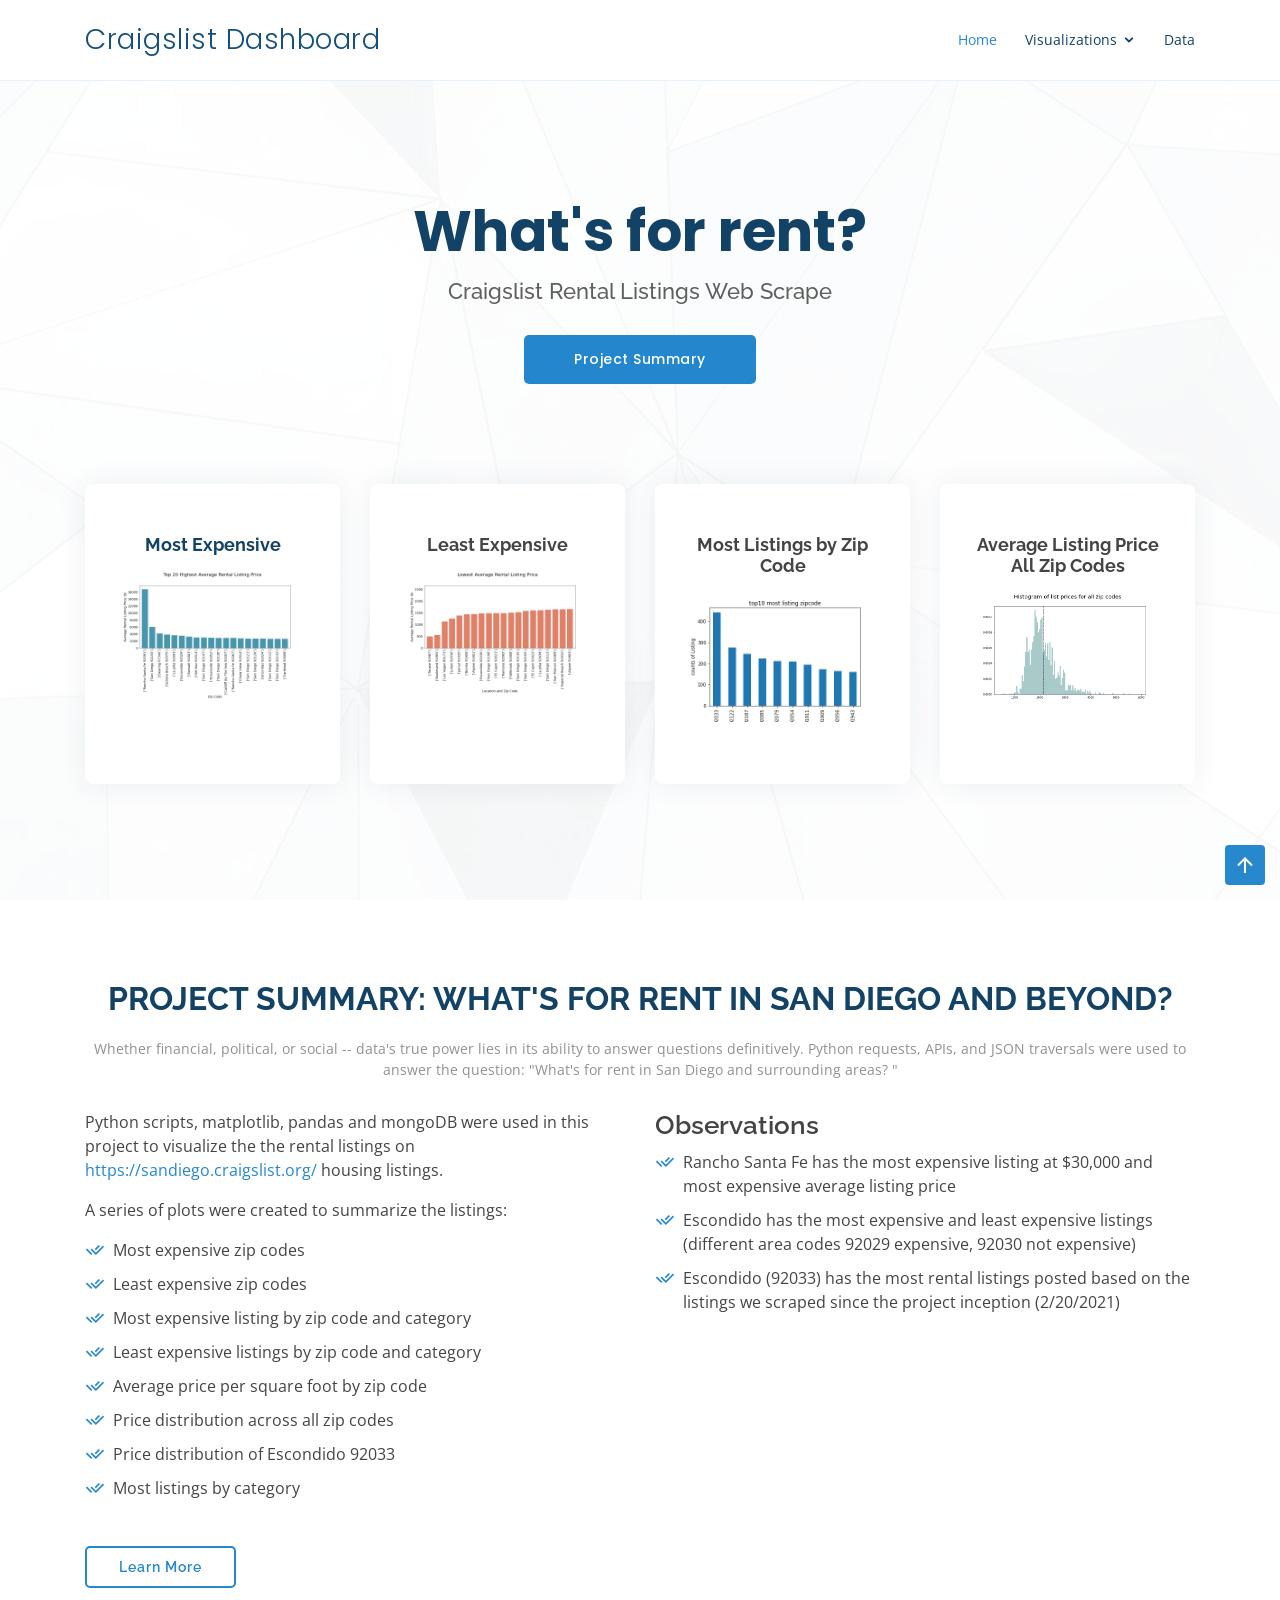
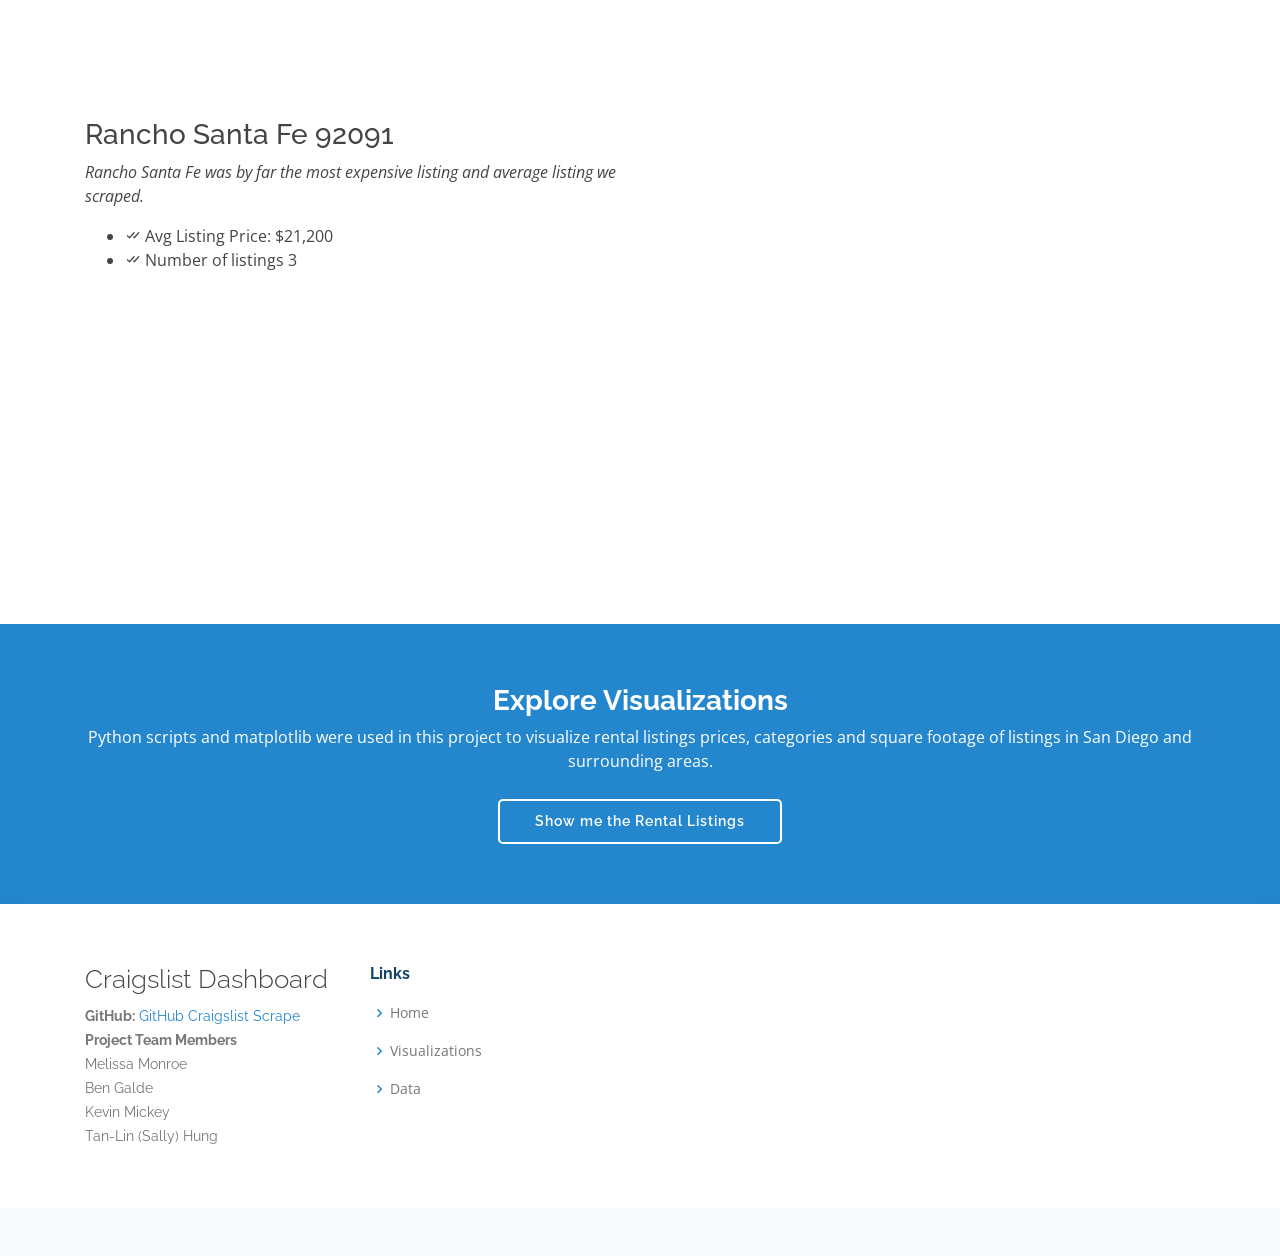
==== commit a3b6d9b0: "update index.html" ====
--- a/index.html
+++ b/index.html
@@ -258,12 +258,13 @@
           <div class="col-lg-3 col-md-6 footer-contact">
             <h3>Craigslist Dashboard</h3>
             <p>
-              <strong>GitHub:</strong> <a href="https://github.com/bgalde-dev/etl-project">GitHub Craigslist Scrape</a><br>
+              <strong>GitHub:</strong> <a href="https://github.com/melissamonroe/etl-project">GitHub Craigslist Scrape</a><br>
               <strong>Project Team Members</strong> <br>
+              Melissa Monroe<br>
               Ben Galde<br>
               Kevin Mickey<br>
-              Tan-Lin (Sally) Hung<br>
-              Melissa Monroe
+              Tan-Lin (Sally) Hung
+              
 
             </p>
           </div>
